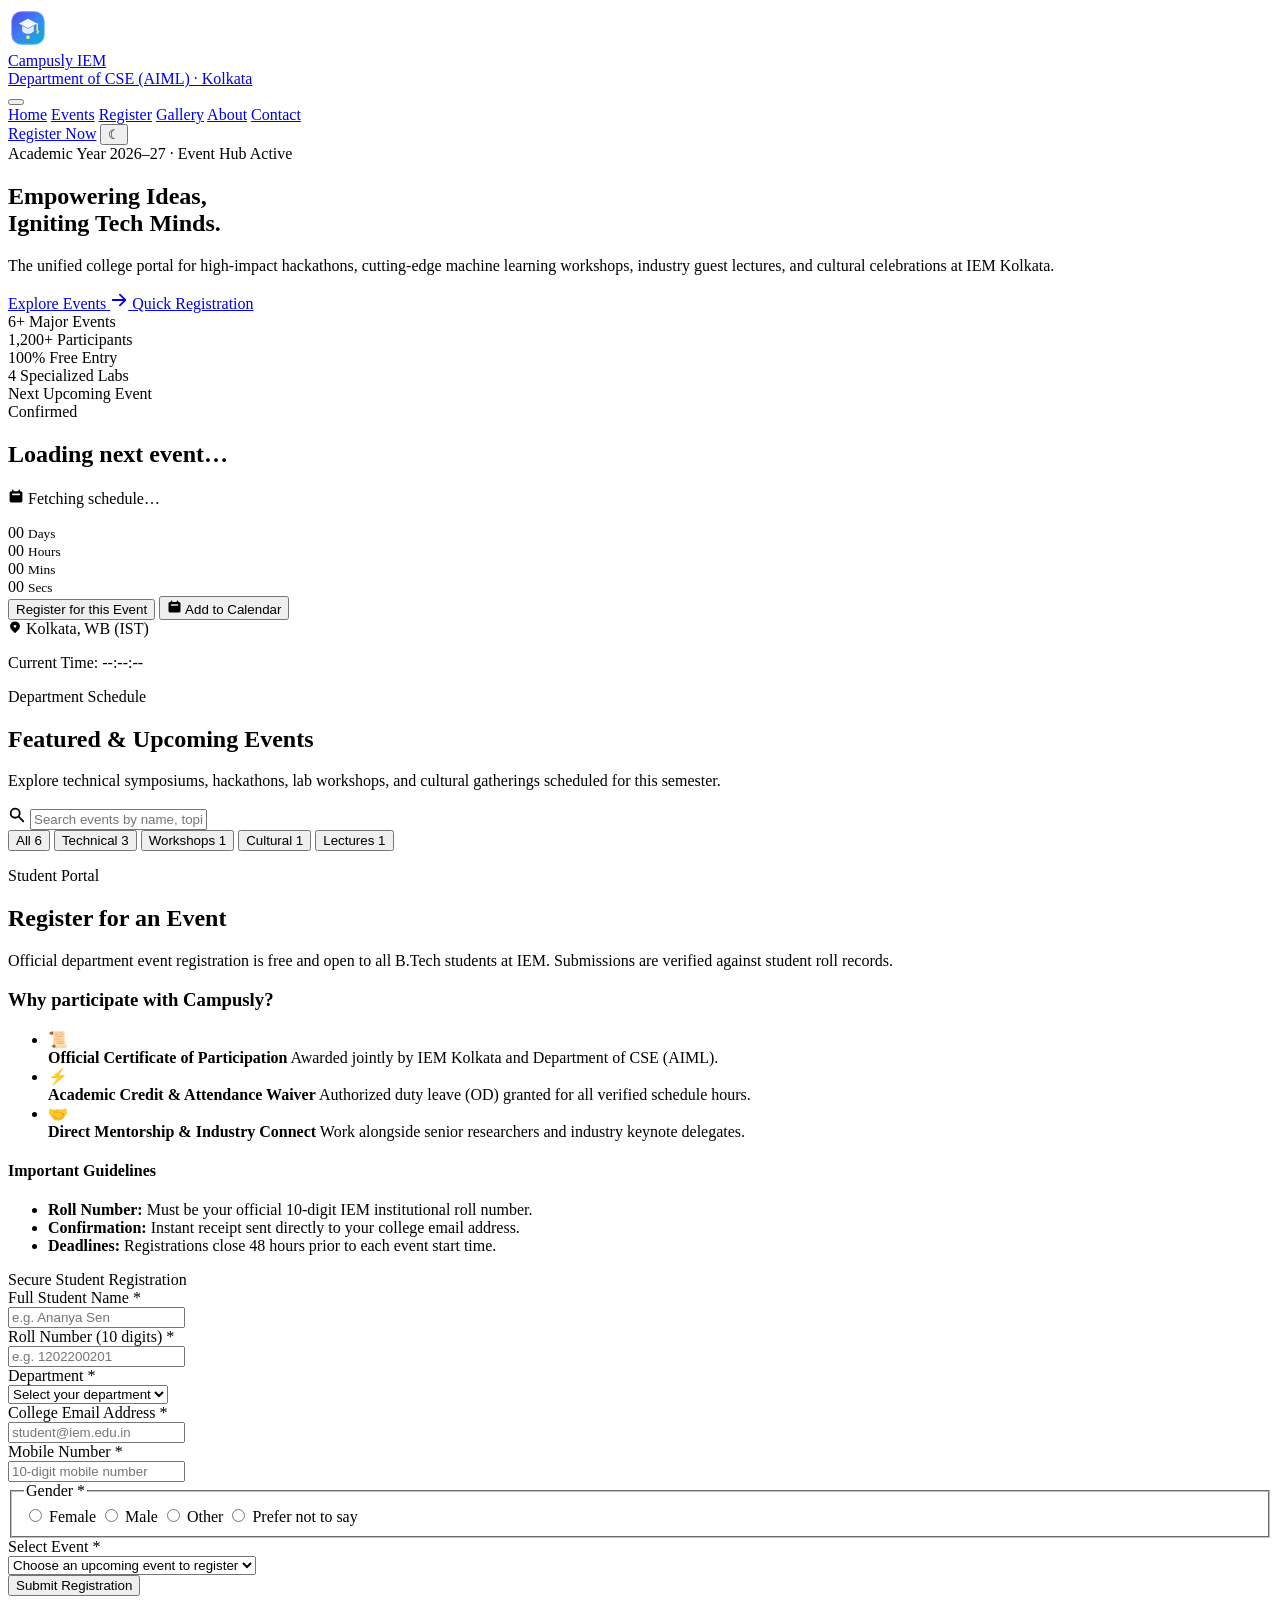
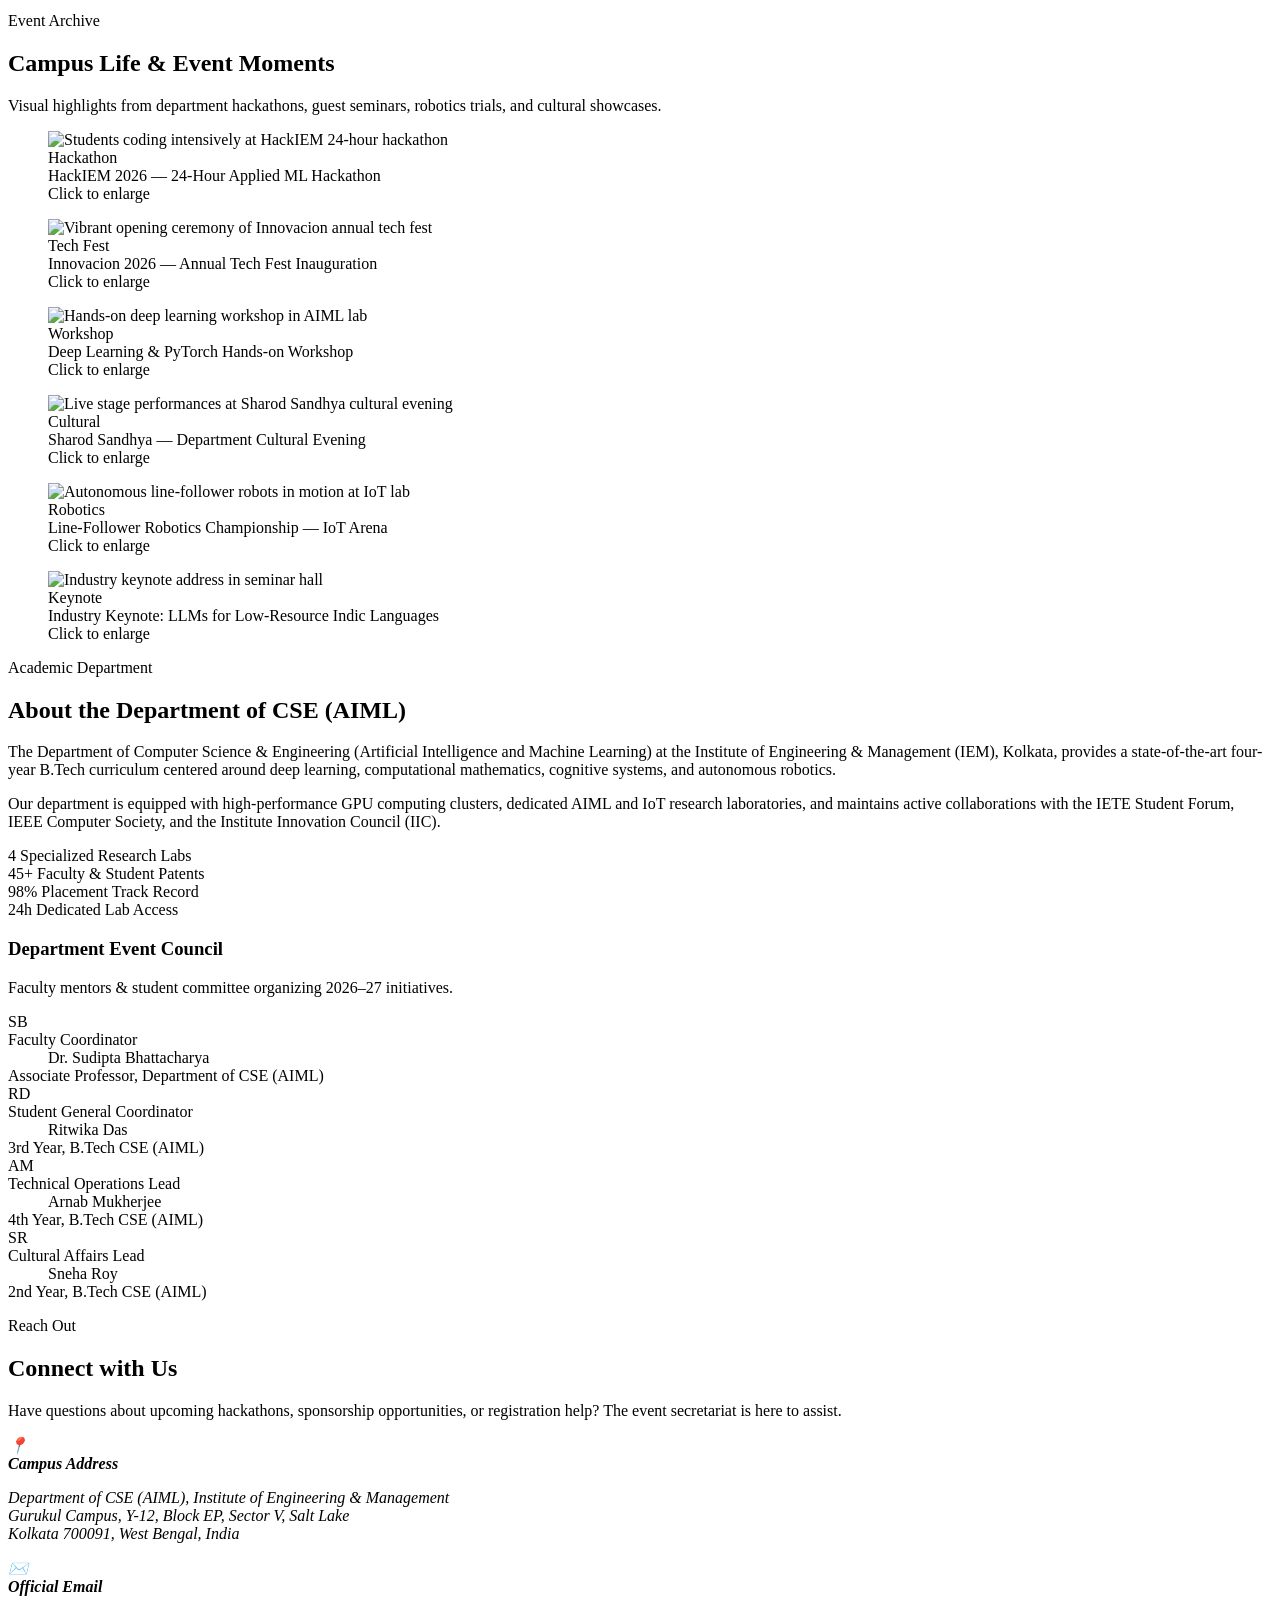
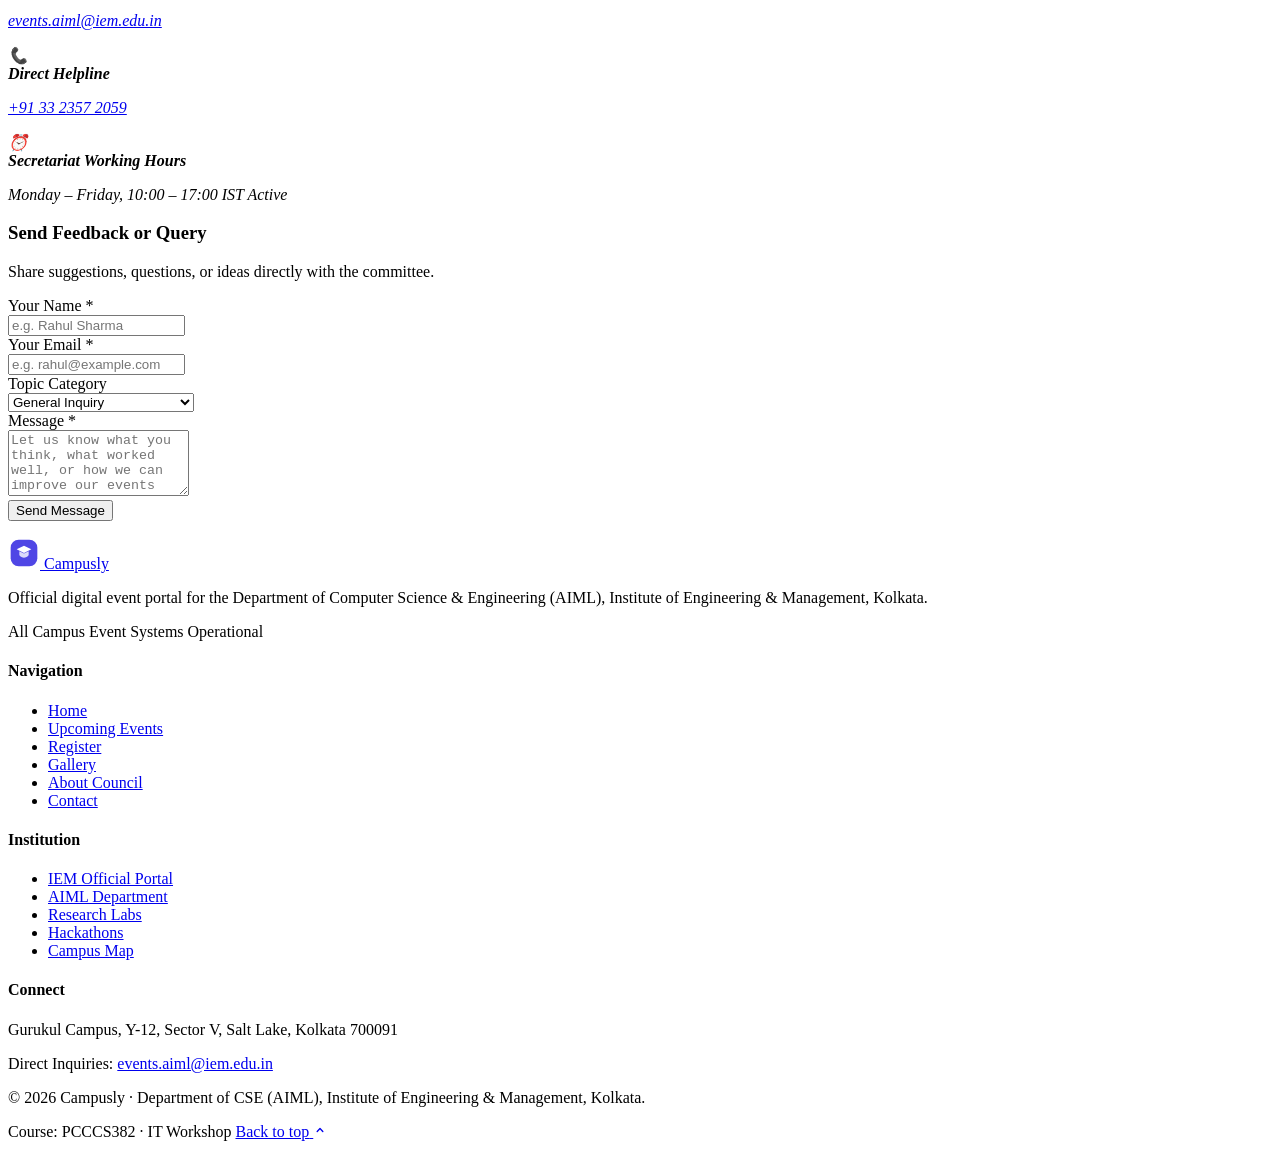
==== index.html @ a7d3b292 "Add files via upload" ====
<!DOCTYPE html>
<html lang="en">
<head>
  <meta charset="UTF-8">
  <meta name="viewport" content="width=device-width, initial-scale=1.0">
  <title>Campusly — Official Event Hub | Department of CSE (AIML), IEM Kolkata</title>
  <meta name="description" content="Campusly is the official event management and discovery platform for the Department of CSE (AIML), Institute of Engineering &amp; Management, Kolkata. Discover hackathons, workshops, guest lectures, and register instantly.">
  <link rel="icon" type="image/svg+xml" href="images/logo.svg">
  <link rel="preconnect" href="https://fonts.googleapis.com">
  <link rel="preconnect" href="https://fonts.gstatic.com" crossorigin>
  <link href="https://fonts.googleapis.com/css2?family=Outfit:wght@400;500;600;700;800&family=Inter:wght@300;400;5    00;600;700&family=JetBrains+Mono:wght@400;500;700&display=swap" rel="stylesheet">
  <link rel="stylesheet" href="css/style.css">
</head>
<body>

  <!-- Top Scroll Progress Indicator -->
  <div class="scroll-progress-bar" id="scrollProgressBar" aria-hidden="true"></div>

  <!-- ===================== HEADER / NAVIGATION ===================== -->
  <header class="site-header" id="top">
    <div class="wrap header-inner">
      <a href="#top" class="brand" aria-label="Campusly Home">
        <div class="brand-icon-wrapper">
          <svg class="brand-logo" viewBox="0 0 48 48" width="40" height="40" fill="none" aria-hidden="true">
            <defs>
              <linearGradient id="headerLogoGrad" x1="4" y1="4" x2="44" y2="44" gradientUnits="userSpaceOnUse">
                <stop offset="0%" stop-color="#4F46E5"/>
                <stop offset="50%" stop-color="#3B82F6"/>
                <stop offset="100%" stop-color="#06B6D4"/>
              </linearGradient>
            </defs>
            <rect x="4" y="4" width="40" height="40" rx="12" fill="url(#headerLogoGrad)" />
            <rect x="4.5" y="4.5" width="39" height="39" rx="11.5" stroke="rgba(255,255,255,0.3)" stroke-width="1" />
            <path d="M24 13L35 18.5L24 24L13 18.5L24 13Z" fill="#FFFFFF" fill-opacity="0.95" />
            <path d="M17 21.2V27.5C17 27.5 19.5 31 24 31C28.5 31 31 27.5 31 27.5V21.2L24 24.8L17 21.2Z" fill="#FFFFFF" fill-opacity="0.85" />
            <path d="M35 19V27L36.5 28.5L35 30" stroke="#FDE047" stroke-width="2" stroke-linecap="round" stroke-linejoin="round" />
            <circle cx="24" cy="35" r="2.2" fill="#FDE047" />
          </svg>
        </div>
        <div class="brand-text">
          <div class="brand-title-row">
            <span class="brand-name">Campusly</span>
            <span class="brand-badge">IEM</span>
          </div>
          <span class="brand-sub">Department of CSE (AIML) &middot; Kolkata</span>
        </div>
      </a>

      <button class="nav-toggle" id="navToggle" aria-label="Open navigation menu" aria-expanded="false" aria-controls="siteNav">
        <span></span><span></span><span></span>
      </button>

      <nav class="site-nav" id="siteNav">
        <a href="#home" class="nav-link is-current">Home</a>
        <a href="#events" class="nav-link">Events</a>
        <a href="#register" class="nav-link">Register</a>
        <a href="#gallery" class="nav-link">Gallery</a>
        <a href="#about" class="nav-link">About</a>
        <a href="#contact" class="nav-link">Contact</a>
        
        <div class="nav-actions">
          <a href="#register" class="btn btn-sm btn-nav-cta">Register Now</a>
          <button class="theme-toggle" id="themeToggle" aria-label="Switch to dark mode" title="Toggle dark / light mode">
            <span class="theme-icon" aria-hidden="true">☾</span>
          </button>
        </div>
      </nav>
    </div>
  </header>

  <main>

    <!-- ===================== HERO SECTION ===================== -->
    <section class="hero" id="home">
      <!-- Ambient background mesh gradients -->
      <div class="hero-glow-1" aria-hidden="true"></div>
      <div class="hero-glow-2" aria-hidden="true"></div>

      <div class="wrap hero-grid">
        <div class="hero-copy animate-on-load">
          <div class="hero-pill">
            <span class="pulse-dot" aria-hidden="true"></span>
            <span>Academic Year 2026–27 &middot; Event Hub Active</span>
          </div>
          <h1>Empowering Ideas,<br><span class="text-gradient">Igniting Tech Minds.</span></h1>
          <p class="hero-lead">
            The unified college portal for high-impact hackathons, cutting-edge machine learning workshops, industry guest lectures, and cultural celebrations at IEM Kolkata.
          </p>
          <div class="hero-actions">
            <a href="#events" class="btn btn-primary btn-lg">
              <span>Explore Events</span>
              <svg width="18" height="18" viewBox="0 0 20 20" fill="currentColor" aria-hidden="true">
                <path fill-rule="evenodd" d="M10.293 3.293a1 1 0 011.414 0l6 6a1 1 0 010 1.414l-6 6a1 1 0 01-1.414-1.414L14.586 11H3a1 1 0 110-2h11.586l-4.293-4.293a1 1 0 010-1.414z" clip-rule="evenodd" />
              </svg>
            </a>
            <a href="#register" class="btn btn-secondary btn-lg">Quick Registration</a>
          </div>

          <!-- Live stats ribbon -->
          <div class="hero-stats">
            <div class="stat-item">
              <span class="stat-number" data-target="6">6+</span>
              <span class="stat-label">Major Events</span>
            </div>
            <div class="stat-divider" aria-hidden="true"></div>
            <div class="stat-item">
              <span class="stat-number" data-target="1200">1,200+</span>
              <span class="stat-label">Participants</span>
            </div>
            <div class="stat-divider" aria-hidden="true"></div>
            <div class="stat-item">
              <span class="stat-number" data-target="100">100%</span>
              <span class="stat-label">Free Entry</span>
            </div>
            <div class="stat-divider" aria-hidden="true"></div>
            <div class="stat-item">
              <span class="stat-number" data-target="4">4</span>
              <span class="stat-label">Specialized Labs</span>
            </div>
          </div>
        </div>

        <!-- Spotlight Countdown Card -->
        <aside class="countdown-card" aria-live="polite">
          <div class="countdown-card-header">
            <div class="countdown-badge">
              <span class="radar-dot" aria-hidden="true"></span>
              <span>Next Upcoming Event</span>
            </div>
            <span class="countdown-status-tag" id="cdTag">Confirmed</span>
          </div>

          <h2 class="countdown-title" id="cdTitle">Loading next event…</h2>
          <p class="countdown-meta" id="cdMeta">
            <svg width="16" height="16" viewBox="0 0 20 20" fill="currentColor" class="meta-icon" aria-hidden="true">
              <path fill-rule="evenodd" d="M6 2a1 1 0 00-1 1v1H4a2 2 0 00-2 2v10a2 2 0 002 2h12a2 2 0 002-2V6a2 2 0 00-2-2h-1V3a1 1 0 10-2 0v1H7V3a1 1 0 00-1-1zm0 5a1 1 0 000 2h8a1 1 0 100-2H6z" clip-rule="evenodd"/>
            </svg>
            <span id="cdMetaText">Fetching schedule…</span>
          </p>

          <div class="countdown" id="countdown">
            <div class="cd-box">
              <span class="cd-digit" id="cdDays">00</span>
              <small class="cd-label">Days</small>
            </div>
            <div class="cd-box">
              <span class="cd-digit" id="cdHours">00</span>
              <small class="cd-label">Hours</small>
            </div>
            <div class="cd-box">
              <span class="cd-digit" id="cdMins">00</span>
              <small class="cd-label">Mins</small>
            </div>
            <div class="cd-box">
              <span class="cd-digit" id="cdSecs">00</span>
              <small class="cd-label">Secs</small>
            </div>
          </div>

          <!-- Quick Action Buttons on Featured Event -->
          <div class="countdown-actions">
            <button class="btn btn-sm btn-featured-register" id="btnQuickRegister">
              <span>Register for this Event</span>
            </button>
            <button class="btn btn-sm btn-featured-cal" id="btnAddToCalendar" title="Download calendar invite (.ics)">
              <svg width="15" height="15" viewBox="0 0 20 20" fill="currentColor" aria-hidden="true">
                <path fill-rule="evenodd" d="M6 2a1 1 0 00-1 1v1H4a2 2 0 00-2 2v10a2 2 0 002 2h12a2 2 0 002-2V6a2 2 0 00-2-2h-1V3a1 1 0 10-2 0v1H7V3a1 1 0 00-1-1zm0 5a1 1 0 000 2h8a1 1 0 100-2H6z" clip-rule="evenodd"/>
              </svg>
              <span>Add to Calendar</span>
            </button>
          </div>

          <!-- Feature: Digital clock (IST) -->
          <div class="clock-bar">
            <div class="clock-city">
              <svg width="14" height="14" viewBox="0 0 20 20" fill="currentColor" aria-hidden="true">
                <path fill-rule="evenodd" d="M5.05 4.05a7 7 0 119.9 9.9L10 18.9l-4.95-4.95a7 7 0 010-9.9zM10 11a2 2 0 100-4 2 2 0 000 4z" clip-rule="evenodd" />
              </svg>
              <span>Kolkata, WB (IST)</span>
            </div>
            <p class="clock">Current Time: <time id="clock">--:--:--</time></p>
          </div>
        </aside>
      </div>
    </section>

    <!-- ===================== EVENTS SECTION ===================== -->
    <section class="section" id="events">
      <div class="wrap">
        <div class="section-head reveal-on-scroll">
          <div class="section-kicker">Department Schedule</div>
          <h2>Featured &amp; Upcoming Events</h2>
          <p>Explore technical symposiums, hackathons, lab workshops, and cultural gatherings scheduled for this semester.</p>
        </div>

        <!-- Search and Filters Bar -->
        <div class="event-toolbar reveal-on-scroll">
          <div class="search-box">
            <svg class="search-icon" width="18" height="18" viewBox="0 0 20 20" fill="currentColor" aria-hidden="true">
              <path fill-rule="evenodd" d="M8 4a4 4 0 100 8 4 4 0 000-8zM2 8a6 6 0 1110.89 3.476l4.817 4.817a1 1 0 01-1.414 1.414l-4.816-4.816A6 6 0 012 8z" clip-rule="evenodd" />
            </svg>
            <input type="text" id="eventSearch" placeholder="Search events by name, topic, or venue..." aria-label="Search events">
            <button type="button" class="search-clear" id="searchClear" aria-label="Clear search" hidden>&times;</button>
          </div>

          <div class="filters" id="eventFilters" role="group" aria-label="Filter events by category">
            <button class="chip is-active" data-filter="all">All <span class="chip-count" id="count-all">6</span></button>
            <button class="chip" data-filter="technical">Technical <span class="chip-count" id="count-technical">3</span></button>
            <button class="chip" data-filter="workshop">Workshops <span class="chip-count" id="count-workshop">1</span></button>
            <button class="chip" data-filter="cultural">Cultural <span class="chip-count" id="count-cultural">1</span></button>
            <button class="chip" data-filter="lecture">Lectures <span class="chip-count" id="count-lecture">1</span></button>
          </div>
        </div>

        <!-- Rendered by js/script.js from the EVENTS array -->
        <ol class="event-list" id="eventList">
          <!-- Dynamically populated -->
        </ol>

        <!-- Empty state -->
        <div class="empty-note" id="eventEmpty" hidden>
          <div class="empty-icon">🔍</div>
          <h3>No events match your criteria</h3>
          <p>Try searching for a different keyword or switch to another category tab.</p>
          <button class="btn btn-sm btn-secondary" id="btnResetFilters">Reset Filters</button>
        </div>
      </div>
    </section>

    <!-- ===================== REGISTRATION SECTION ===================== -->
    <section class="section section-tinted" id="register">
      <div class="wrap form-grid">
        <div class="form-instructions reveal-on-scroll">
          <div class="section-kicker">Student Portal</div>
          <h2>Register for an Event</h2>
          <p class="form-lead">
            Official department event registration is free and open to all B.Tech students at IEM. Submissions are verified against student roll records.
          </p>

          <div class="perks-card">
            <h3>Why participate with Campusly?</h3>
            <ul class="perks-list">
              <li>
                <div class="perk-icon">📜</div>
                <div>
                  <strong>Official Certificate of Participation</strong>
                  <span>Awarded jointly by IEM Kolkata and Department of CSE (AIML).</span>
                </div>
              </li>
              <li>
                <div class="perk-icon">⚡</div>
                <div>
                  <strong>Academic Credit &amp; Attendance Waiver</strong>
                  <span>Authorized duty leave (OD) granted for all verified schedule hours.</span>
                </div>
              </li>
              <li>
                <div class="perk-icon">🤝</div>
                <div>
                  <strong>Direct Mentorship &amp; Industry Connect</strong>
                  <span>Work alongside senior researchers and industry keynote delegates.</span>
                </div>
              </li>
            </ul>
          </div>

          <div class="guidelines-card">
            <h4>Important Guidelines</h4>
            <ul class="form-notes">
              <li><strong>Roll Number:</strong> Must be your official 10-digit IEM institutional roll number.</li>
              <li><strong>Confirmation:</strong> Instant receipt sent directly to your college email address.</li>
              <li><strong>Deadlines:</strong> Registrations close 48 hours prior to each event start time.</li>
            </ul>
          </div>
        </div>

        <!-- Registration Form Card -->
        <div class="form-card-container reveal-on-scroll">
          <div class="form-header-badge">
            <span class="badge-dot"></span>
            <span>Secure Student Registration</span>
          </div>

          <form class="form" id="regForm" novalidate>
            <div class="field">
              <label for="studentName">Full Student Name <span class="req">*</span></label>
              <div class="input-wrapper">
                <input type="text" id="studentName" name="studentName" placeholder="e.g. Ananya Sen" autocomplete="name">
                <span class="field-feedback-icon" aria-hidden="true"></span>
              </div>
              <small class="error" id="err-studentName"></small>
            </div>

            <div class="field-row">
              <div class="field">
                <label for="rollNo">Roll Number (10 digits) <span class="req">*</span></label>
                <div class="input-wrapper">
                  <input type="text" id="rollNo" name="rollNo" inputmode="numeric" maxlength="10" placeholder="e.g. 1202200201">
                  <span class="field-feedback-icon" aria-hidden="true"></span>
                </div>
                <small class="error" id="err-rollNo"></small>
              </div>

              <div class="field">
                <label for="department">Department <span class="req">*</span></label>
                <div class="input-wrapper">
                  <select id="department" name="department">
                    <option value="">Select your department</option>
                    <option>CSE (AIML)</option>
                    <option>CSE</option>
                    <option>CSBS</option>
                    <option>IT</option>
                    <option>ECE</option>
                    <option>EE</option>
                    <option>ME</option>
                    <option>CE</option>
                  </select>
                </div>
                <small class="error" id="err-department"></small>
              </div>
            </div>

            <div class="field-row">
              <div class="field">
                <label for="email">College Email Address <span class="req">*</span></label>
                <div class="input-wrapper">
                  <input type="email" id="email" name="email" placeholder="student@iem.edu.in" autocomplete="email">
                  <span class="field-feedback-icon" aria-hidden="true"></span>
                </div>
                <small class="error" id="err-email"></small>
              </div>

              <div class="field">
                <label for="phone">Mobile Number <span class="req">*</span></label>
                <div class="input-wrapper">
                  <input type="tel" id="phone" name="phone" inputmode="tel" maxlength="10" placeholder="10-digit mobile number" autocomplete="tel">
                  <span class="field-feedback-icon" aria-hidden="true"></span>
                </div>
                <small class="error" id="err-phone"></small>
              </div>
            </div>

            <fieldset class="field">
              <legend>Gender <span class="req">*</span></legend>
              <div class="radio-row" id="genderGroup">
                <label class="radio-card">
                  <input type="radio" name="gender" value="Female">
                  <span>Female</span>
                </label>
                <label class="radio-card">
                  <input type="radio" name="gender" value="Male">
                  <span>Male</span>
                </label>
                <label class="radio-card">
                  <input type="radio" name="gender" value="Other">
                  <span>Other</span>
                </label>
                <label class="radio-card">
                  <input type="radio" name="gender" value="Prefer not to say">
                  <span>Prefer not to say</span>
                </label>
              </div>
              <small class="error" id="err-gender"></small>
            </fieldset>

            <div class="field">
              <label for="eventSelect">Select Event <span class="req">*</span></label>
              <div class="input-wrapper">
                <select id="eventSelect" name="eventSelect">
                  <option value="">Choose an upcoming event to register</option>
                  <!-- Populated dynamically by script.js -->
                </select>
              </div>
              <small class="error" id="err-eventSelect"></small>
            </div>

            <button type="submit" class="btn btn-primary btn-submit" id="regSubmitBtn">
              <span class="btn-text">Submit Registration</span>
              <span class="btn-spinner" aria-hidden="true"></span>
            </button>

            <p class="form-status" id="regStatus" role="status" aria-live="polite"></p>
          </form>
        </div>
      </div>
    </section>

    <!-- ===================== GALLERY SECTION ===================== -->
    <section class="section" id="gallery">
      <div class="wrap">
        <div class="section-head reveal-on-scroll">
          <div class="section-kicker">Event Archive</div>
          <h2>Campus Life &amp; Event Moments</h2>
          <p>Visual highlights from department hackathons, guest seminars, robotics trials, and cultural showcases.</p>
        </div>

        <div class="gallery reveal-on-scroll">
          <figure class="gallery-item" data-index="0">
            <img src="images/hackathon.jpg" alt="Students coding intensively at HackIEM 24-hour hackathon" loading="lazy">
            <div class="gallery-overlay">
              <span class="gallery-tag">Hackathon</span>
              <figcaption>HackIEM 2026 — 24-Hour Applied ML Hackathon</figcaption>
              <span class="gallery-zoom-hint">Click to enlarge</span>
            </div>
          </figure>

          <figure class="gallery-item" data-index="1">
            <img src="images/tech-fest.jpg" alt="Vibrant opening ceremony of Innovacion annual tech fest" loading="lazy">
            <div class="gallery-overlay">
              <span class="gallery-tag">Tech Fest</span>
              <figcaption>Innovacion 2026 — Annual Tech Fest Inauguration</figcaption>
              <span class="gallery-zoom-hint">Click to enlarge</span>
            </div>
          </figure>

          <figure class="gallery-item" data-index="2">
            <img src="images/workshop.jpg" alt="Hands-on deep learning workshop in AIML lab" loading="lazy">
            <div class="gallery-overlay">
              <span class="gallery-tag">Workshop</span>
              <figcaption>Deep Learning &amp; PyTorch Hands-on Workshop</figcaption>
              <span class="gallery-zoom-hint">Click to enlarge</span>
            </div>
          </figure>

          <figure class="gallery-item" data-index="3">
            <img src="images/cultural-night.jpg" alt="Live stage performances at Sharod Sandhya cultural evening" loading="lazy">
            <div class="gallery-overlay">
              <span class="gallery-tag">Cultural</span>
              <figcaption>Sharod Sandhya — Department Cultural Evening</figcaption>
              <span class="gallery-zoom-hint">Click to enlarge</span>
            </div>
          </figure>

          <figure class="gallery-item" data-index="4">
            <img src="images/robotics.jpg" alt="Autonomous line-follower robots in motion at IoT lab" loading="lazy">
            <div class="gallery-overlay">
              <span class="gallery-tag">Robotics</span>
              <figcaption>Line-Follower Robotics Championship — IoT Arena</figcaption>
              <span class="gallery-zoom-hint">Click to enlarge</span>
            </div>
          </figure>

          <figure class="gallery-item" data-index="5">
            <img src="images/guest-lecture.jpg" alt="Industry keynote address in seminar hall" loading="lazy">
            <div class="gallery-overlay">
              <span class="gallery-tag">Keynote</span>
              <figcaption>Industry Keynote: LLMs for Low-Resource Indic Languages</figcaption>
              <span class="gallery-zoom-hint">Click to enlarge</span>
            </div>
          </figure>
        </div>
      </div>
    </section>

    <!-- ===================== LIGHTBOX MODAL ===================== -->
    <div class="lightbox-modal" id="lightboxModal" role="dialog" aria-modal="true" aria-label="Image Preview" style="display: none;" hidden>
      <div class="lightbox-backdrop" id="lightboxBackdrop"></div>
      <div class="lightbox-content">
        <button class="lightbox-close" id="lightboxClose" aria-label="Close preview">&times;</button>
        <button class="lightbox-prev" id="lightboxPrev" aria-label="Previous image">&#10094;</button>
        <button class="lightbox-next" id="lightboxNext" aria-label="Next image">&#10095;</button>
        <div class="lightbox-media">
          <img src="" alt="" id="lightboxImg">
        </div>
        <p class="lightbox-caption" id="lightboxCaption"></p>
      </div>
    </div>

    <!-- ===================== ABOUT SECTION ===================== -->
    <section class="section section-tinted" id="about">
      <div class="wrap about-grid">
        <div class="about-overview reveal-on-scroll">
          <div class="section-kicker">Academic Department</div>
          <h2>About the Department of CSE (AIML)</h2>
          <p>
            The Department of Computer Science &amp; Engineering (Artificial Intelligence and Machine Learning) at the Institute of Engineering &amp; Management (IEM), Kolkata, provides a state-of-the-art four-year B.Tech curriculum centered around deep learning, computational mathematics, cognitive systems, and autonomous robotics.
          </p>
          <p>
            Our department is equipped with high-performance GPU computing clusters, dedicated AIML and IoT research laboratories, and maintains active collaborations with the IETE Student Forum, IEEE Computer Society, and the Institute Innovation Council (IIC).
          </p>

          <div class="dept-stats-grid">
            <div class="dept-stat-box">
              <span class="dept-stat-num">4</span>
              <span class="dept-stat-desc">Specialized Research Labs</span>
            </div>
            <div class="dept-stat-box">
              <span class="dept-stat-num">45+</span>
              <span class="dept-stat-desc">Faculty &amp; Student Patents</span>
            </div>
            <div class="dept-stat-box">
              <span class="dept-stat-num">98%</span>
              <span class="dept-stat-desc">Placement Track Record</span>
            </div>
            <div class="dept-stat-box">
              <span class="dept-stat-num">24h</span>
              <span class="dept-stat-desc">Dedicated Lab Access</span>
            </div>
          </div>
        </div>

        <div class="coordinators-wrapper reveal-on-scroll">
          <div class="coordinators">
            <div class="coord-head">
              <h3>Department Event Council</h3>
              <p>Faculty mentors &amp; student committee organizing 2026–27 initiatives.</p>
            </div>
            <dl class="coord-list">
              <div class="coord-card">
                <div class="coord-avatar">SB</div>
                <div class="coord-info">
                  <dt>Faculty Coordinator</dt>
                  <dd>Dr. Sudipta Bhattacharya</dd>
                  <span class="coord-role">Associate Professor, Department of CSE (AIML)</span>
                </div>
              </div>
              <div class="coord-card">
                <div class="coord-avatar">RD</div>
                <div class="coord-info">
                  <dt>Student General Coordinator</dt>
                  <dd>Ritwika Das</dd>
                  <span class="coord-role">3rd Year, B.Tech CSE (AIML)</span>
                </div>
              </div>
              <div class="coord-card">
                <div class="coord-avatar">AM</div>
                <div class="coord-info">
                  <dt>Technical Operations Lead</dt>
                  <dd>Arnab Mukherjee</dd>
                  <span class="coord-role">4th Year, B.Tech CSE (AIML)</span>
                </div>
              </div>
              <div class="coord-card">
                <div class="coord-avatar">SR</div>
                <div class="coord-info">
                  <dt>Cultural Affairs Lead</dt>
                  <dd>Sneha Roy</dd>
                  <span class="coord-role">2nd Year, B.Tech CSE (AIML)</span>
                </div>
              </div>
            </dl>
          </div>
        </div>
      </div>
    </section>

    <!-- ===================== CONTACT SECTION ===================== -->
    <section class="section" id="contact">
      <div class="wrap contact-grid">
        <div class="contact-info reveal-on-scroll">
          <div class="section-kicker">Reach Out</div>
          <h2>Connect with Us</h2>
          <p>Have questions about upcoming hackathons, sponsorship opportunities, or registration help? The event secretariat is here to assist.</p>

          <address class="contact-details">
            <div class="contact-item">
              <div class="contact-icon">📍</div>
              <div>
                <strong>Campus Address</strong>
                <p>
                  Department of CSE (AIML), Institute of Engineering &amp; Management<br>
                  Gurukul Campus, Y-12, Block EP, Sector V, Salt Lake<br>
                  Kolkata 700091, West Bengal, India
                </p>
              </div>
            </div>

            <div class="contact-item">
              <div class="contact-icon">✉️</div>
              <div>
                <strong>Official Email</strong>
                <p><a href="mailto:events.aiml@iem.edu.in" class="contact-link">events.aiml@iem.edu.in</a></p>
              </div>
            </div>

            <div class="contact-item">
              <div class="contact-icon">📞</div>
              <div>
                <strong>Direct Helpline</strong>
                <p><a href="tel:+913323572059" class="contact-link">+91 33 2357 2059</a></p>
              </div>
            </div>

            <div class="contact-item">
              <div class="contact-icon">⏰</div>
              <div>
                <strong>Secretariat Working Hours</strong>
                <p>Monday – Friday, 10:00 – 17:00 IST <span class="hours-badge">Active</span></p>
              </div>
            </div>
          </address>
        </div>

        <div class="contact-form-container reveal-on-scroll">
          <form class="form" id="feedbackForm" novalidate>
            <div class="form-title-group">
              <h3>Send Feedback or Query</h3>
              <p>Share suggestions, questions, or ideas directly with the committee.</p>
            </div>

            <div class="field">
              <label for="fbName">Your Name <span class="req">*</span></label>
              <div class="input-wrapper">
                <input type="text" id="fbName" name="fbName" placeholder="e.g. Rahul Sharma" autocomplete="name">
              </div>
              <small class="error" id="err-fbName"></small>
            </div>

            <div class="field">
              <label for="fbEmail">Your Email <span class="req">*</span></label>
              <div class="input-wrapper">
                <input type="email" id="fbEmail" name="fbEmail" placeholder="e.g. rahul@example.com" autocomplete="email">
              </div>
              <small class="error" id="err-fbEmail"></small>
            </div>

            <div class="field">
              <label for="fbCategory">Topic Category</label>
              <div class="input-wrapper">
                <select id="fbCategory" name="fbCategory">
                  <option value="General Query">General Inquiry</option>
                  <option value="Registration Issue">Registration Issue</option>
                  <option value="Event Suggestion">Event Suggestion</option>
                  <option value="Sponsorship">Sponsorship / Collaboration</option>
                </select>
              </div>
            </div>

            <div class="field">
              <label for="fbMessage">Message <span class="req">*</span></label>
              <div class="input-wrapper">
                <textarea id="fbMessage" name="fbMessage" rows="4" placeholder="Let us know what you think, what worked well, or how we can improve our events (min. 15 characters)."></textarea>
              </div>
              <small class="error" id="err-fbMessage"></small>
            </div>

            <button type="submit" class="btn btn-primary btn-submit" id="fbSubmitBtn">
              <span class="btn-text">Send Message</span>
            </button>
            <p class="form-status" id="fbStatus" role="status" aria-live="polite"></p>
          </form>
        </div>
      </div>
    </section>

  </main>

  <!-- ===================== FOOTER ===================== -->
  <footer class="site-footer">
    <div class="wrap footer-grid">
      <div class="footer-brand-col">
        <a href="#top" class="brand brand-footer">
          <svg width="32" height="32" viewBox="0 0 48 48" fill="none" aria-hidden="true">
            <rect x="4" y="4" width="40" height="40" rx="12" fill="#4F46E5" />
            <path d="M24 13L35 18.5L24 24L13 18.5L24 13Z" fill="#FFFFFF" />
            <path d="M17 21.2V27.5C17 27.5 19.5 31 24 31C28.5 31 31 27.5 31 27.5V21.2L24 24.8L17 21.2Z" fill="#FFFFFF" fill-opacity="0.8" />
          </svg>
          <span class="footer-brand-title">Campusly</span>
        </a>
        <p class="footer-tagline">
          Official digital event portal for the Department of Computer Science &amp; Engineering (AIML), Institute of Engineering &amp; Management, Kolkata.
        </p>
        <div class="system-status">
          <span class="status-indicator" aria-hidden="true"></span>
          <span>All Campus Event Systems Operational</span>
        </div>
      </div>

      <div class="footer-links-col">
        <h4>Navigation</h4>
        <ul>
          <li><a href="#home">Home</a></li>
          <li><a href="#events">Upcoming Events</a></li>
          <li><a href="#register">Register</a></li>
          <li><a href="#gallery">Gallery</a></li>
          <li><a href="#about">About Council</a></li>
          <li><a href="#contact">Contact</a></li>
        </ul>
      </div>

      <div class="footer-links-col">
        <h4>Institution</h4>
        <ul>
          <li><a href="https://iem.edu.in" target="_blank" rel="noopener">IEM Official Portal</a></li>
          <li><a href="#about">AIML Department</a></li>
          <li><a href="#about">Research Labs</a></li>
          <li><a href="#events">Hackathons</a></li>
          <li><a href="#contact">Campus Map</a></li>
        </ul>
      </div>

      <div class="footer-links-col">
        <h4>Connect</h4>
        <p class="footer-sub-text">Gurukul Campus, Y-12, Sector V, Salt Lake, Kolkata 700091</p>
        <p class="footer-sub-text">Direct Inquiries: <a href="mailto:events.aiml@iem.edu.in">events.aiml@iem.edu.in</a></p>
      </div>
    </div>

    <div class="wrap footer-bottom">
      <p>&copy; 2026 Campusly &middot; Department of CSE (AIML), Institute of Engineering &amp; Management, Kolkata.</p>
      <div class="footer-bottom-actions">
        <span>Course: PCCCS382 &middot; IT Workshop</span>
        <a href="#top" class="back-top" aria-label="Back to top">
          <span>Back to top</span>
          <svg width="14" height="14" viewBox="0 0 20 20" fill="currentColor" aria-hidden="true">
            <path fill-rule="evenodd" d="M14.707 12.707a1 1 0 01-1.414 0L10 9.414l-3.293 3.293a1 1 0 01-1.414-1.414l4-4a1 1 0 011.414 0l4 4a1 1 0 010 1.414z" clip-rule="evenodd" />
          </svg>
        </a>
      </div>
    </div>
  </footer>

  <!-- Toast Notification Container -->
  <div class="toast-container" id="toastContainer" aria-live="polite" aria-atomic="true"></div>

  <script src="js/script.js"></script>
</body>
</html>
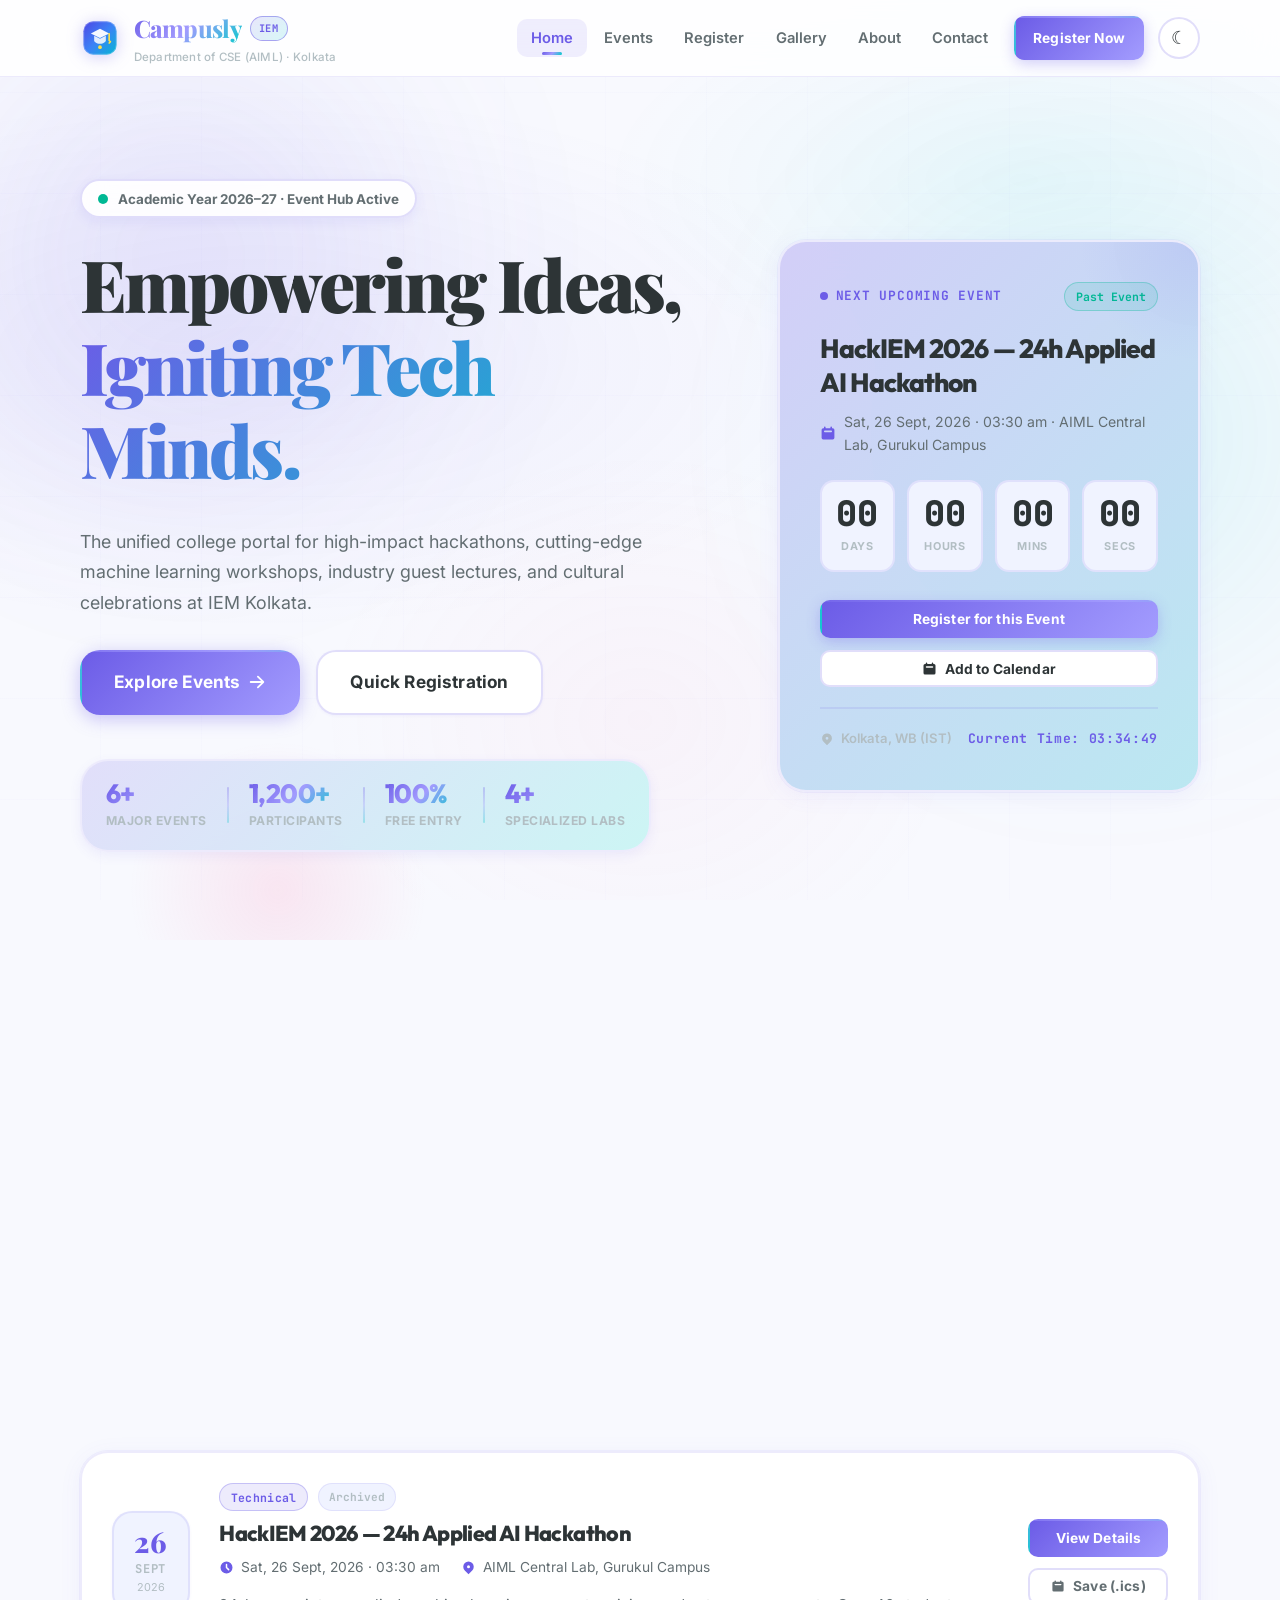
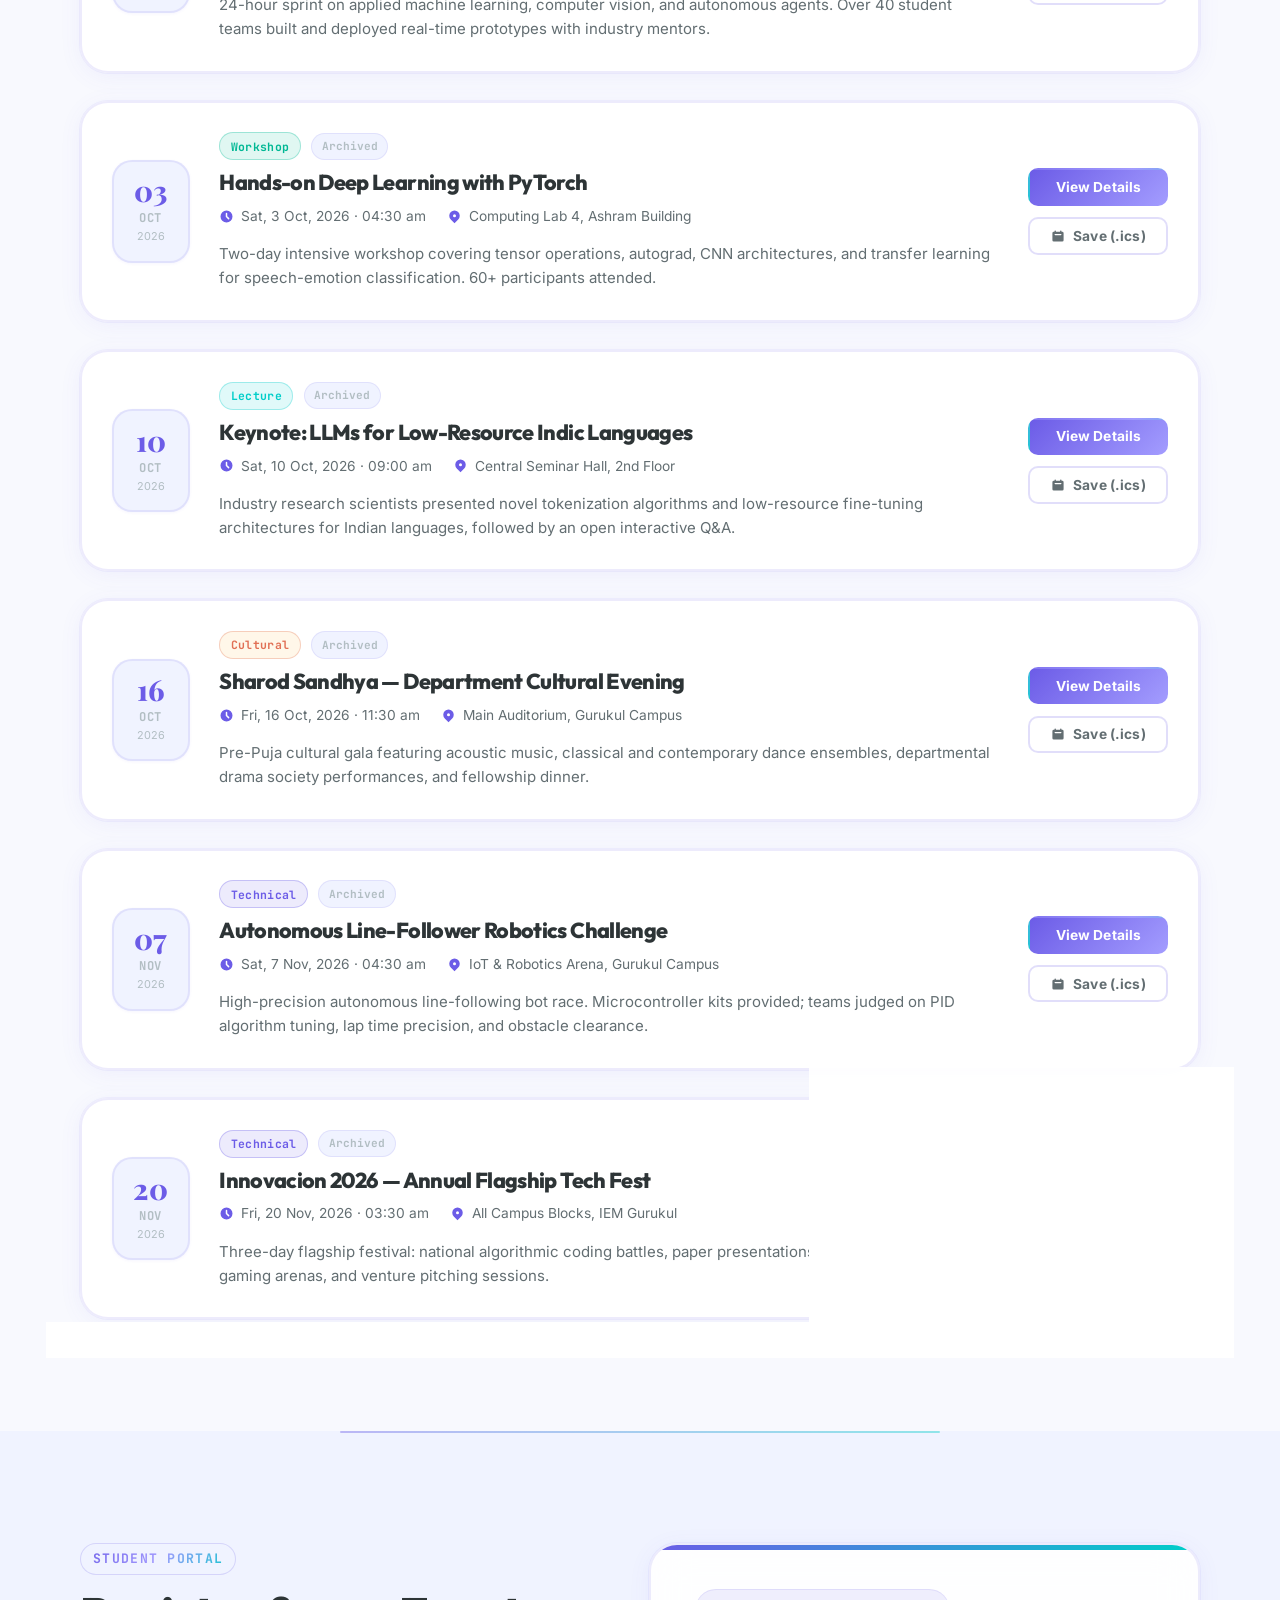
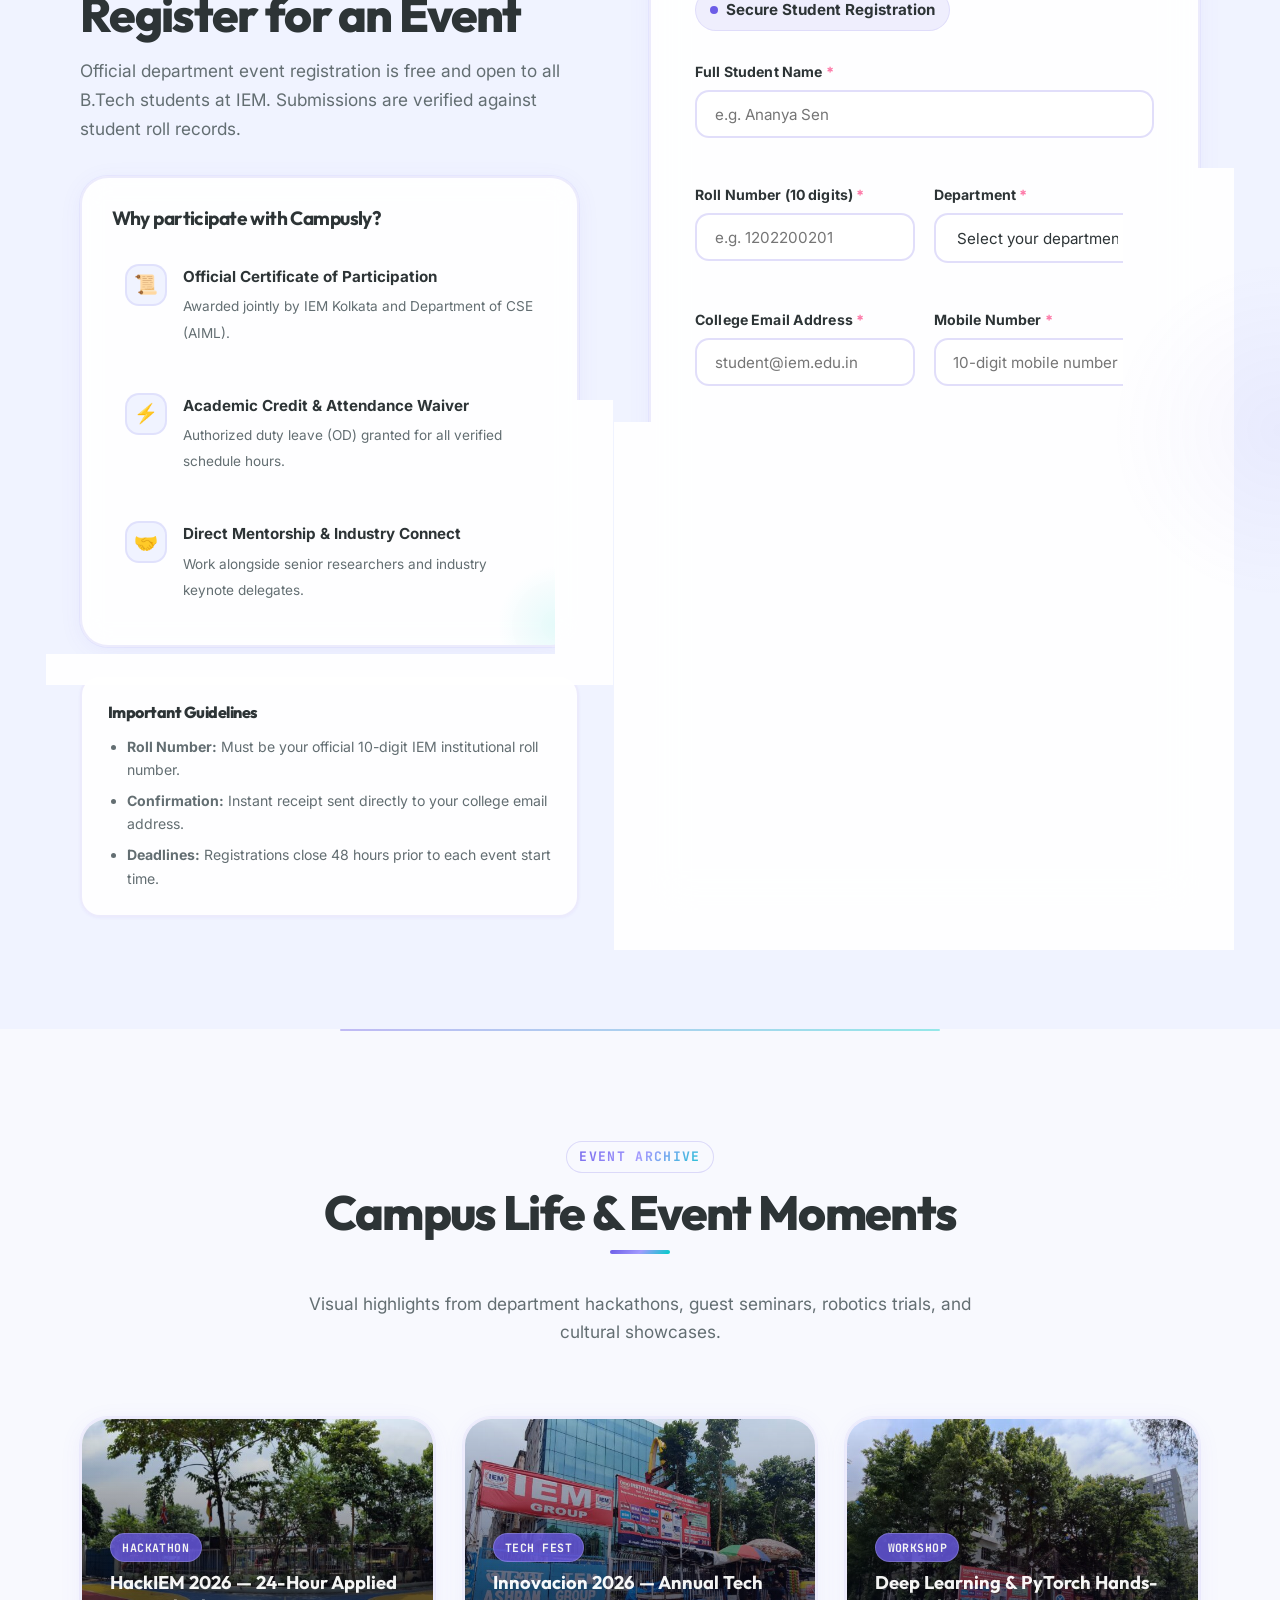
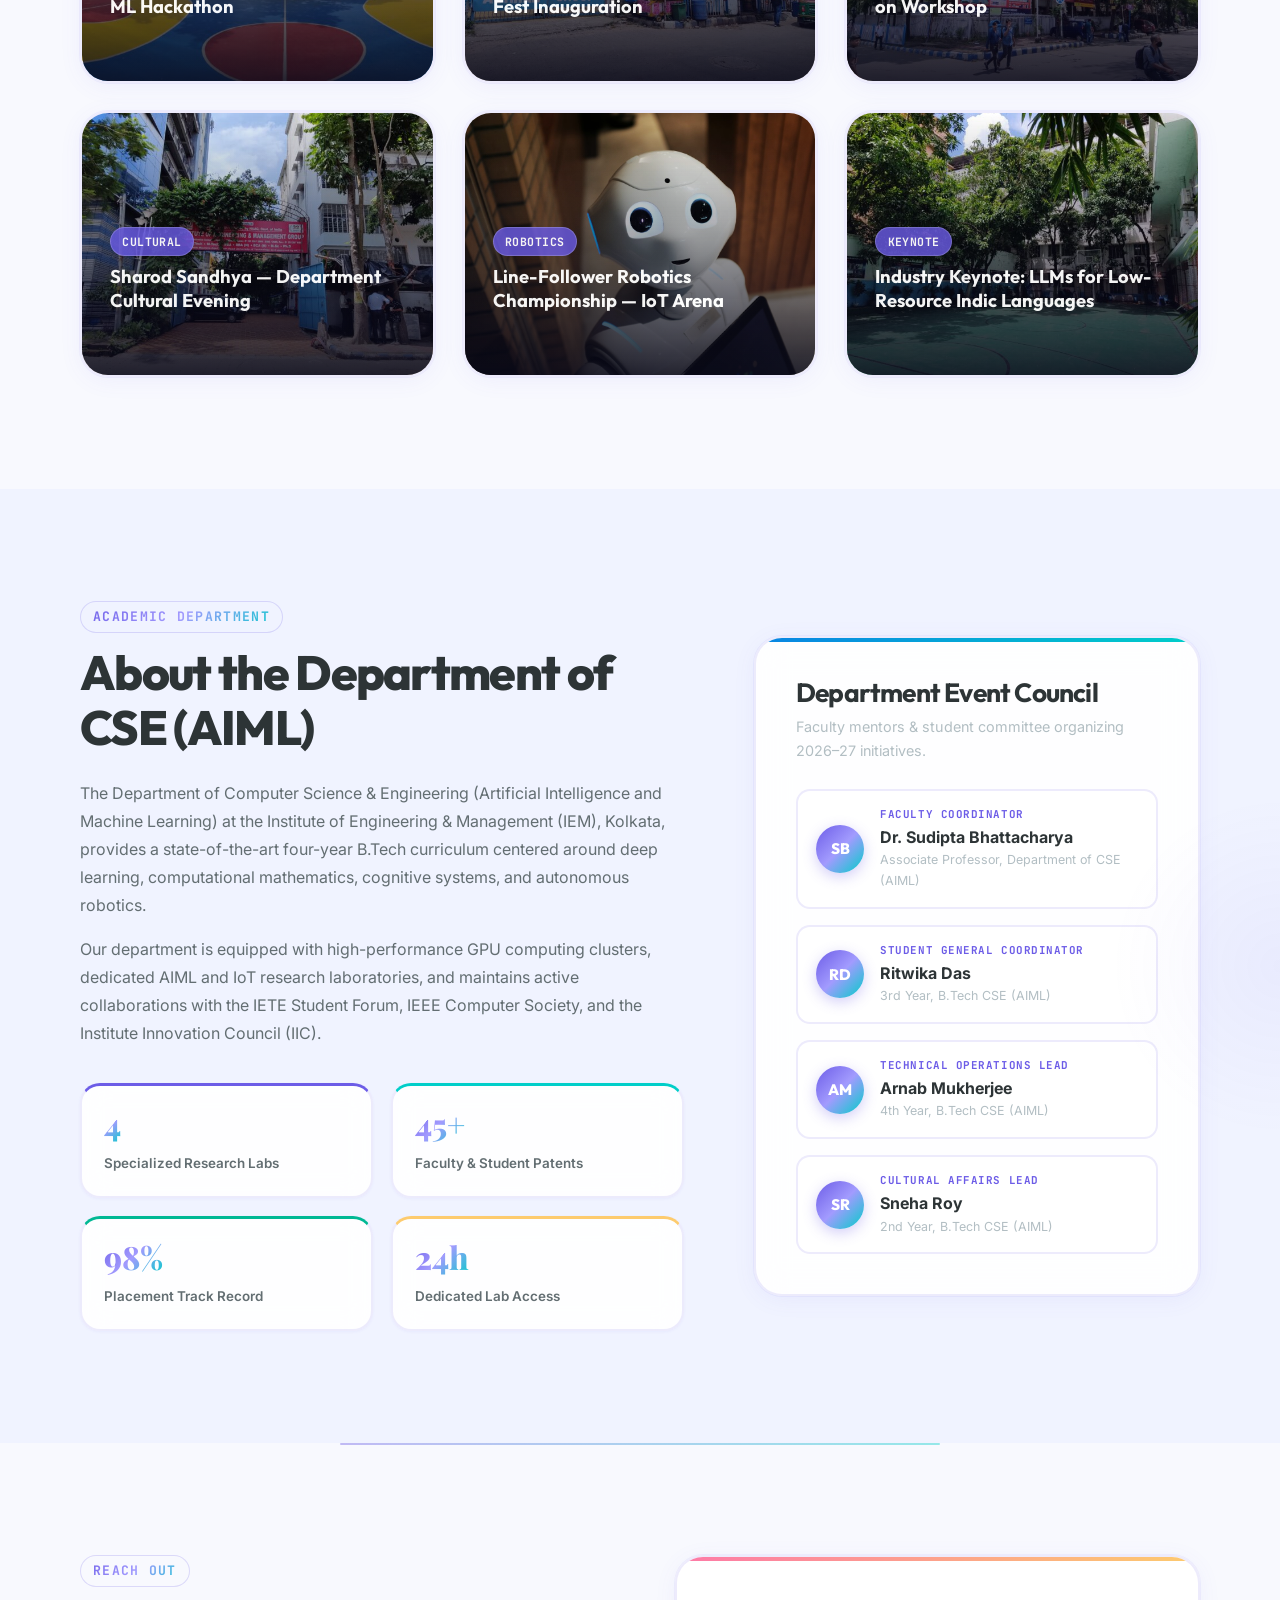
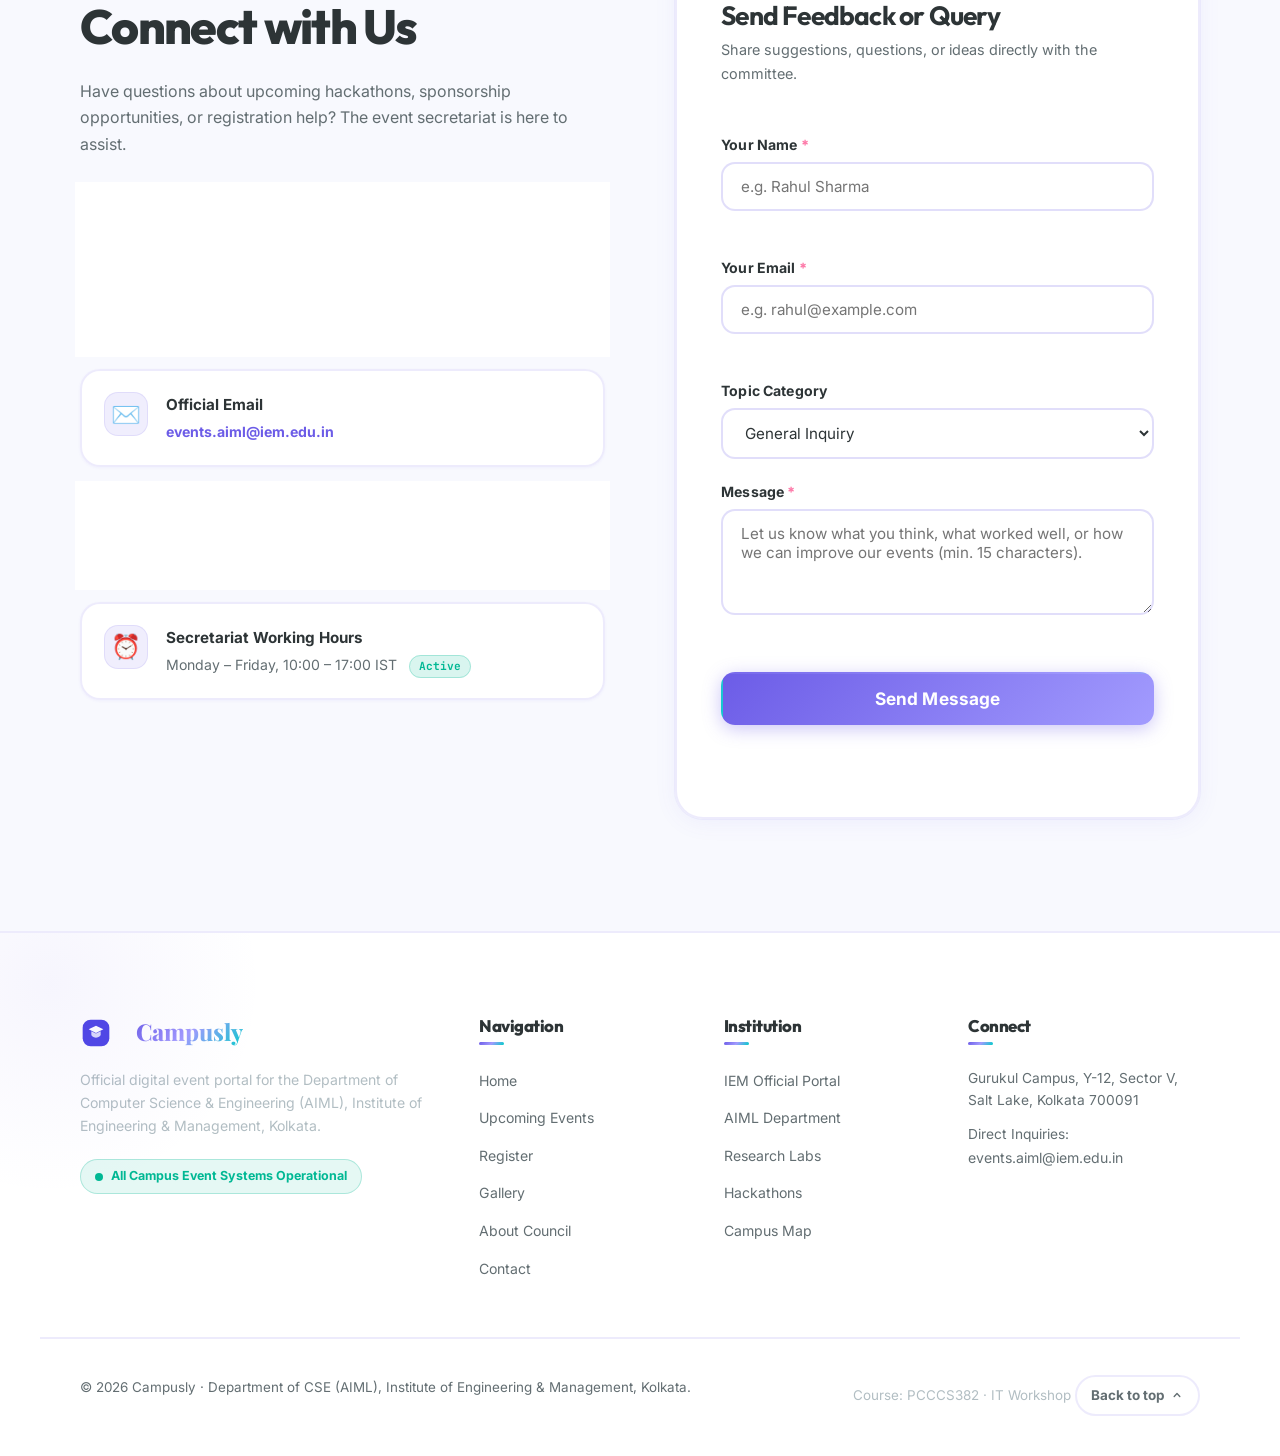
==== commit 37329a8d: "Update font links in index.html" ====
--- a/index.html
+++ b/index.html
@@ -8,7 +8,7 @@
   <link rel="icon" type="image/svg+xml" href="images/logo.svg">
   <link rel="preconnect" href="https://fonts.googleapis.com">
   <link rel="preconnect" href="https://fonts.gstatic.com" crossorigin>
-  <link href="https://fonts.googleapis.com/css2?family=Outfit:wght@400;500;600;700;800&family=Inter:wght@300;400;5    00;600;700&family=JetBrains+Mono:wght@400;500;700&display=swap" rel="stylesheet">
+  <link href="https://fonts.googleapis.com/css2?family=Playfair+Display:wght@400;500;600;700;800;900&family=Space+Grotesk:wght@400;500;600;700&family=Outfit:wght@400;500;600;700;800&family=Inter:wght@300;400;500;600;700&family=JetBrains+Mono:wght@400;500;700&display=swap" rel="stylesheet">
   <link rel="stylesheet" href="css/style.css">
 </head>
 <body>
--- a/css/style.css
+++ b/css/style.css
@@ -0,0 +1,2957 @@
+/* =====================================================================
+   Campusly — Official Event Hub | IEM Department of CSE (AIML)
+   Design System: Ultra-Premium Neon-Glass Aesthetic
+   ===================================================================== */
+
+/* ---------- 1. Design Tokens & Color Palettes ---------- */
+:root {
+  /* Brand Palettes — Vivid Neon + Rich Jewel Tones */
+  --primary: #6c5ce7;
+  --primary-hover: #5a4bd1;
+  --primary-active: #4834d4;
+  --primary-subtle: rgba(108, 92, 231, 0.1);
+  --primary-glow: rgba(108, 92, 231, 0.35);
+
+  --accent-cyan: #00cec9;
+  --accent-blue: #0984e3;
+  --accent-emerald: #00b894;
+  --accent-amber: #fdcb6e;
+  --accent-rose: #fd79a8;
+  --accent-purple: #a29bfe;
+  --accent-orange: #e17055;
+  --accent-teal: #55efc4;
+  --accent-coral: #ff7675;
+  --accent-magenta: #e84393;
+
+  /* Gradient Presets */
+  --gradient-primary: linear-gradient(135deg, #6c5ce7 0%, #a29bfe 50%, #00cec9 100%);
+  --gradient-warm: linear-gradient(135deg, #fd79a8 0%, #fdcb6e 100%);
+  --gradient-cool: linear-gradient(135deg, #0984e3 0%, #00cec9 100%);
+  --gradient-sunset: linear-gradient(135deg, #e17055 0%, #fdcb6e 50%, #fd79a8 100%);
+  --gradient-aurora: linear-gradient(135deg, #6c5ce7, #00cec9, #55efc4, #fdcb6e);
+  --gradient-neon: linear-gradient(90deg, #6c5ce7, #a29bfe, #00cec9, #55efc4, #fdcb6e, #fd79a8, #6c5ce7);
+
+  /* Neutrals (Light Mode) */
+  --bg-body: #f8f9fe;
+  --bg-surface: #ffffff;
+  --bg-surface-elevated: #ffffff;
+  --bg-tinted: #f0f3ff;
+  --bg-muted: #e8ecf4;
+  --bg-card: rgba(255, 255, 255, 0.92);
+  --bg-glass: rgba(255, 255, 255, 0.82);
+
+  --border-subtle: rgba(108, 92, 231, 0.12);
+  --border-medium: rgba(108, 92, 231, 0.2);
+  --border-strong: rgba(108, 92, 231, 0.35);
+  --border-glow: rgba(108, 92, 231, 0.5);
+  --border-rainbow: var(--gradient-aurora);
+
+  --text-primary: #2d3436;
+  --text-secondary: #636e72;
+  --text-muted: #b2bec3;
+  --text-on-primary: #ffffff;
+
+  /* Semantic */
+  --success: #00b894;
+  --success-bg: rgba(0, 184, 148, 0.1);
+  --error: #d63031;
+  --error-bg: rgba(214, 48, 49, 0.1);
+
+  /* Typography */
+  --font-display: "Playfair Display", "Outfit", serif;
+  --font-heading: "Outfit", sans-serif;
+  --font-sans: "Inter", -apple-system, BlinkMacSystemFont, "Segoe UI", Roboto, sans-serif;
+  --font-mono: "JetBrains Mono", ui-monospace, SFMono-Regular, Menlo, Monaco, monospace;
+  --font-accent: "Space Grotesk", sans-serif;
+
+  /* Elevation Shadows */
+  --shadow-xs: 0 1px 3px rgba(108, 92, 231, 0.06);
+  --shadow-sm: 0 4px 12px rgba(108, 92, 231, 0.08);
+  --shadow-md: 0 8px 30px -4px rgba(108, 92, 231, 0.12), 0 2px 8px rgba(108, 92, 231, 0.06);
+  --shadow-lg: 0 20px 50px -8px rgba(108, 92, 231, 0.18), 0 4px 16px rgba(108, 92, 231, 0.08);
+  --shadow-card: 0 4px 24px -2px rgba(108, 92, 231, 0.08), 0 0 0 1px rgba(108, 92, 231, 0.06);
+  --shadow-card-hover: 0 24px 48px -8px rgba(108, 92, 231, 0.2), 0 0 0 1px rgba(108, 92, 231, 0.15);
+  --shadow-neon: 0 0 20px rgba(108, 92, 231, 0.3), 0 0 40px rgba(108, 92, 231, 0.15);
+  --shadow-glow-cyan: 0 0 20px rgba(0, 206, 201, 0.3), 0 0 40px rgba(0, 206, 201, 0.15);
+
+  /* Geometry */
+  --radius-sm: 10px;
+  --radius-md: 14px;
+  --radius-lg: 20px;
+  --radius-xl: 28px;
+  --radius-pill: 9999px;
+
+  --wrap: 1200px;
+  --header-height: 76px;
+}
+
+/* Dark Mode Tokens */
+body.dark {
+  --bg-body: #0a0a1a;
+  --bg-surface: #12122a;
+  --bg-surface-elevated: #1a1a3e;
+  --bg-tinted: #0e0e24;
+  --bg-muted: #1e1e44;
+  --bg-card: rgba(18, 18, 42, 0.9);
+  --bg-glass: rgba(18, 18, 42, 0.85);
+
+  --border-subtle: rgba(162, 155, 254, 0.1);
+  --border-medium: rgba(162, 155, 254, 0.18);
+  --border-strong: rgba(162, 155, 254, 0.3);
+  --border-glow: rgba(108, 92, 231, 0.6);
+
+  --text-primary: #f5f6fa;
+  --text-secondary: #a4b0be;
+  --text-muted: #747d8c;
+  --text-on-primary: #ffffff;
+
+  --primary-subtle: rgba(108, 92, 231, 0.18);
+  --primary-glow: rgba(108, 92, 231, 0.45);
+
+  --shadow-card: 0 4px 30px -2px rgba(0, 0, 0, 0.5), 0 0 0 1px rgba(162, 155, 254, 0.08);
+  --shadow-card-hover: 0 24px 50px -10px rgba(108, 92, 231, 0.4), 0 0 0 1px rgba(108, 92, 231, 0.3);
+  --shadow-neon: 0 0 30px rgba(108, 92, 231, 0.5), 0 0 60px rgba(108, 92, 231, 0.25);
+}
+
+/* ---------- 2. Base & Typography ---------- */
+*,
+*::before,
+*::after {
+  box-sizing: border-box;
+}
+
+[hidden] {
+  display: none !important;
+}
+
+html {
+  scroll-behavior: smooth;
+  text-rendering: optimizeLegibility;
+  -webkit-font-smoothing: antialiased;
+  -moz-osx-font-smoothing: grayscale;
+}
+
+body {
+  margin: 0;
+  font-family: var(--font-sans);
+  font-size: 1rem;
+  line-height: 1.65;
+  color: var(--text-primary);
+  background-color: var(--bg-body);
+  transition: background-color 0.5s cubic-bezier(0.16, 1, 0.3, 1), color 0.5s ease;
+  overflow-x: hidden;
+  position: relative;
+}
+
+/* Animated mesh-gradient background */
+body::before {
+  content: "";
+  position: fixed;
+  inset: 0;
+  z-index: -2;
+  background:
+    radial-gradient(ellipse 80% 50% at 20% 40%, rgba(108, 92, 231, 0.08) 0%, transparent 60%),
+    radial-gradient(ellipse 60% 40% at 80% 20%, rgba(0, 206, 201, 0.06) 0%, transparent 55%),
+    radial-gradient(ellipse 50% 60% at 50% 80%, rgba(253, 121, 168, 0.05) 0%, transparent 50%);
+  animation: meshFloat 20s ease-in-out infinite alternate;
+}
+
+body::after {
+  content: "";
+  position: fixed;
+  inset: 0;
+  z-index: -1;
+  background:
+    repeating-linear-gradient(
+      0deg,
+      transparent,
+      transparent 100px,
+      rgba(108, 92, 231, 0.015) 100px,
+      rgba(108, 92, 231, 0.015) 101px
+    ),
+    repeating-linear-gradient(
+      90deg,
+      transparent,
+      transparent 100px,
+      rgba(108, 92, 231, 0.015) 100px,
+      rgba(108, 92, 231, 0.015) 101px
+    );
+  pointer-events: none;
+}
+
+@keyframes meshFloat {
+  0% { transform: scale(1) rotate(0deg); }
+  50% { transform: scale(1.05) rotate(1deg); }
+  100% { transform: scale(1) rotate(0deg); }
+}
+
+img {
+  max-width: 100%;
+  height: auto;
+  display: block;
+}
+
+a {
+  color: inherit;
+  text-decoration: none;
+  transition: color 0.25s ease;
+}
+
+h1, h2, h3, h4, h5 {
+  font-family: var(--font-heading);
+  color: var(--text-primary);
+  line-height: 1.15;
+  margin: 0 0 0.5em;
+  font-weight: 800;
+  letter-spacing: -0.03em;
+}
+
+h1 {
+  font-size: clamp(2.6rem, 5.5vw + 0.5rem, 4.5rem);
+  font-weight: 900;
+  letter-spacing: -0.04em;
+  font-family: var(--font-display);
+}
+
+h2 {
+  font-size: clamp(1.9rem, 3.5vw + 0.2rem, 3rem);
+  font-weight: 800;
+  letter-spacing: -0.035em;
+}
+
+h3 {
+  font-size: clamp(1.25rem, 2.2vw, 1.65rem);
+  font-weight: 700;
+}
+
+p {
+  margin: 0 0 1rem;
+  color: var(--text-secondary);
+}
+
+p:last-child {
+  margin-bottom: 0;
+}
+
+.wrap {
+  width: 100%;
+  max-width: var(--wrap);
+  margin-inline: auto;
+  padding-inline: clamp(1.25rem, 4vw, 2.5rem);
+}
+
+/* Gradient Text Effect — Multi-color shimmer */
+.text-gradient {
+  background: var(--gradient-aurora);
+  background-size: 300% 300%;
+  -webkit-background-clip: text;
+  background-clip: text;
+  -webkit-text-fill-color: transparent;
+  display: inline-block;
+  animation: shimmer 6s ease-in-out infinite;
+}
+
+@keyframes shimmer {
+  0%, 100% { background-position: 0% 50%; }
+  50% { background-position: 100% 50%; }
+}
+
+/* Rainbow Scroll Progress Bar */
+.scroll-progress-bar {
+  position: fixed;
+  top: 0;
+  left: 0;
+  width: 0%;
+  height: 4px;
+  background: var(--gradient-neon);
+  background-size: 300% 100%;
+  z-index: 1000;
+  transition: width 0.1s linear;
+  box-shadow: 0 0 12px rgba(108, 92, 231, 0.5), 0 0 24px rgba(0, 206, 201, 0.3);
+  animation: rainbowSlide 4s linear infinite;
+}
+
+@keyframes rainbowSlide {
+  0% { background-position: 0% 50%; }
+  100% { background-position: 300% 50%; }
+}
+
+/* ---------- 3. Buttons & Interactive Elements ---------- */
+.card {
+  background: var(--bg-glass);
+  border-radius: var(--radius-lg);
+  border: 1px solid var(--border-subtle);
+  backdrop-filter: blur(16px);
+  padding: 1.5rem;
+  transition: transform 0.4s cubic-bezier(0.16, 1, 0.3, 1), box-shadow 0.4s ease, border-color 0.3s ease;
+}
+
+.shadow-hover:hover {
+  transform: translateY(-6px);
+  box-shadow: var(--shadow-md);
+}
+
+.bordered {
+  border: 1px solid var(--border-subtle);
+}
+
+.btn {
+  display: inline-flex;
+  align-items: center;
+  justify-content: center;
+  gap: 0.5rem;
+  font-family: var(--font-sans);
+  font-weight: 700;
+  font-size: 0.95rem;
+  padding: 0.8rem 1.5rem;
+  border-radius: var(--radius-md);
+  border: 2px solid transparent;
+  cursor: pointer;
+  transition: all 0.3s cubic-bezier(0.16, 1, 0.3, 1);
+  text-decoration: none;
+  white-space: nowrap;
+  position: relative;
+  overflow: hidden;
+  letter-spacing: 0.01em;
+}
+
+/* Ripple effect on buttons */
+.btn::after {
+  content: '';
+  position: absolute;
+  inset: 0;
+  background: radial-gradient(circle at var(--x, 50%) var(--y, 50%), rgba(255,255,255,0.3) 0%, transparent 60%);
+  opacity: 0;
+  transition: opacity 0.5s;
+  pointer-events: none;
+}
+
+.btn:active::after {
+  opacity: 1;
+  transition: opacity 0s;
+}
+
+.btn-primary {
+  background: var(--gradient-primary);
+  background-size: 200% 200%;
+  color: #ffffff;
+  box-shadow: 0 4px 18px rgba(108, 92, 231, 0.35);
+  border-color: transparent;
+  animation: gradientShift 4s ease-in-out infinite;
+}
+
+@keyframes gradientShift {
+  0%, 100% { background-position: 0% 50%; }
+  50% { background-position: 100% 50%; }
+}
+
+.btn-primary:hover {
+  transform: translateY(-3px) scale(1.02);
+  box-shadow: 0 8px 30px rgba(108, 92, 231, 0.45), 0 0 15px rgba(108, 92, 231, 0.2);
+}
+
+.btn-primary:active {
+  transform: translateY(0) scale(0.98);
+}
+
+.btn-secondary {
+  background: var(--bg-surface);
+  color: var(--text-primary);
+  border-color: var(--border-medium);
+  box-shadow: var(--shadow-xs);
+}
+
+.btn-secondary:hover {
+  background: var(--bg-tinted);
+  border-color: var(--primary);
+  color: var(--primary);
+  transform: translateY(-3px);
+  box-shadow: 0 8px 20px rgba(108, 92, 231, 0.15);
+}
+
+.btn-lg {
+  padding: 1rem 2rem;
+  font-size: 1.08rem;
+  border-radius: var(--radius-lg);
+}
+
+.btn-sm {
+  padding: 0.55rem 1.1rem;
+  font-size: 0.86rem;
+  border-radius: var(--radius-sm);
+}
+
+/* ---------- 4. Header & Navigation ---------- */
+.site-header {
+  position: sticky;
+  top: 0;
+  z-index: 900;
+  background: var(--bg-glass);
+  backdrop-filter: blur(20px) saturate(1.8);
+  -webkit-backdrop-filter: blur(20px) saturate(1.8);
+  border-bottom: 1px solid var(--border-subtle);
+  transition: all 0.4s cubic-bezier(0.16, 1, 0.3, 1);
+}
+
+.site-header.is-scrolled {
+  box-shadow: 0 4px 30px rgba(108, 92, 231, 0.1);
+  background: var(--bg-glass);
+  border-bottom-color: var(--border-medium);
+}
+
+.header-inner {
+  display: flex;
+  align-items: center;
+  justify-content: space-between;
+  height: var(--header-height);
+}
+
+.brand {
+  display: flex;
+  align-items: center;
+  gap: 0.85rem;
+  text-decoration: none;
+}
+
+.brand-icon-wrapper {
+  display: flex;
+  align-items: center;
+  justify-content: center;
+  transition: transform 0.4s cubic-bezier(0.16, 1, 0.3, 1);
+  filter: drop-shadow(0 2px 8px rgba(108, 92, 231, 0.3));
+}
+
+.brand:hover .brand-icon-wrapper {
+  transform: scale(1.1) rotate(5deg);
+  filter: drop-shadow(0 4px 16px rgba(108, 92, 231, 0.5));
+}
+
+.brand-text {
+  display: flex;
+  flex-direction: column;
+}
+
+.brand-title-row {
+  display: flex;
+  align-items: center;
+  gap: 0.5rem;
+}
+
+.brand-name {
+  font-family: var(--font-display);
+  font-size: 1.5rem;
+  font-weight: 800;
+  letter-spacing: -0.03em;
+  color: var(--text-primary);
+  background: var(--gradient-primary);
+  -webkit-background-clip: text;
+  background-clip: text;
+  -webkit-text-fill-color: transparent;
+}
+
+.brand-badge {
+  font-family: var(--font-mono);
+  font-size: 0.65rem;
+  font-weight: 700;
+  padding: 0.2rem 0.5rem;
+  border-radius: var(--radius-pill);
+  background: linear-gradient(135deg, rgba(108, 92, 231, 0.15), rgba(0, 206, 201, 0.15));
+  color: var(--primary);
+  border: 1.5px solid var(--border-glow);
+  letter-spacing: 0.06em;
+  text-transform: uppercase;
+  animation: badgePulse 3s ease-in-out infinite;
+}
+
+@keyframes badgePulse {
+  0%, 100% { box-shadow: 0 0 0 0 rgba(108, 92, 231, 0.3); }
+  50% { box-shadow: 0 0 0 4px rgba(108, 92, 231, 0); }
+}
+
+.brand-sub {
+  font-size: 0.72rem;
+  color: var(--text-muted);
+  font-weight: 500;
+  letter-spacing: 0.02em;
+}
+
+.site-nav {
+  display: flex;
+  align-items: center;
+  gap: 0.25rem;
+}
+
+.nav-link {
+  font-size: 0.92rem;
+  font-weight: 600;
+  color: var(--text-secondary);
+  position: relative;
+  padding: 0.45rem 0.85rem;
+  border-radius: var(--radius-sm);
+  transition: all 0.3s ease;
+}
+
+.nav-link:hover {
+  color: var(--primary);
+  background: var(--primary-subtle);
+}
+
+.nav-link.is-current {
+  color: var(--primary);
+  background: var(--primary-subtle);
+}
+
+.nav-link.is-current::after {
+  content: '';
+  position: absolute;
+  bottom: 2px;
+  left: 50%;
+  transform: translateX(-50%);
+  width: 20px;
+  height: 3px;
+  background: var(--gradient-primary);
+  border-radius: var(--radius-pill);
+  animation: widthPulse 2s ease-in-out infinite;
+}
+
+@keyframes widthPulse {
+  0%, 100% { width: 20px; }
+  50% { width: 30px; }
+}
+
+.nav-actions {
+  display: flex;
+  align-items: center;
+  gap: 0.85rem;
+  margin-left: 0.5rem;
+}
+
+.btn-nav-cta {
+  background: var(--gradient-primary);
+  background-size: 200% 200%;
+  color: #ffffff;
+  box-shadow: 0 4px 14px rgba(108, 92, 231, 0.3);
+  border: 2px solid transparent;
+  animation: gradientShift 4s ease-in-out infinite;
+}
+
+.btn-nav-cta:hover {
+  transform: translateY(-2px) scale(1.05);
+  box-shadow: 0 8px 24px rgba(108, 92, 231, 0.4);
+}
+
+.theme-toggle {
+  width: 42px;
+  height: 42px;
+  border-radius: 50%;
+  border: 2px solid var(--border-medium);
+  background: var(--bg-surface);
+  color: var(--text-primary);
+  cursor: pointer;
+  display: flex;
+  align-items: center;
+  justify-content: center;
+  font-size: 1.15rem;
+  transition: all 0.4s cubic-bezier(0.16, 1, 0.3, 1);
+  position: relative;
+  overflow: hidden;
+}
+
+.theme-toggle::before {
+  content: '';
+  position: absolute;
+  inset: -2px;
+  border-radius: 50%;
+  background: var(--gradient-primary);
+  z-index: -1;
+  opacity: 0;
+  transition: opacity 0.3s;
+}
+
+.theme-toggle:hover {
+  border-color: var(--primary);
+  color: var(--primary);
+  transform: rotate(30deg) scale(1.1);
+  box-shadow: var(--shadow-neon);
+}
+
+.theme-toggle:hover::before {
+  opacity: 0.15;
+}
+
+.nav-toggle {
+  display: none;
+  flex-direction: column;
+  gap: 5px;
+  width: 40px;
+  height: 40px;
+  background: transparent;
+  border: 2px solid var(--border-subtle);
+  border-radius: var(--radius-sm);
+  cursor: pointer;
+  padding: 9px;
+  transition: border-color 0.3s;
+}
+
+.nav-toggle:hover {
+  border-color: var(--primary);
+}
+
+.nav-toggle span {
+  display: block;
+  width: 100%;
+  height: 2.5px;
+  background: var(--text-primary);
+  border-radius: 2px;
+  transition: all 0.35s cubic-bezier(0.16, 1, 0.3, 1);
+}
+
+/* ---------- 5. Hero Section ---------- */
+.hero {
+  position: relative;
+  padding-block: clamp(4rem, 8vw, 7rem) clamp(3.5rem, 7vw, 5.5rem);
+  z-index: 1;
+  overflow: hidden;
+}
+
+/* Decorative floating orbs */
+.hero::before,
+.hero::after {
+  content: '';
+  position: absolute;
+  border-radius: 50%;
+  pointer-events: none;
+  z-index: -1;
+}
+
+.hero::before {
+  width: 300px;
+  height: 300px;
+  background: radial-gradient(circle, rgba(253, 121, 168, 0.15) 0%, transparent 70%);
+  bottom: -100px;
+  left: 10%;
+  animation: orbFloat 15s ease-in-out infinite;
+}
+
+.hero::after {
+  width: 200px;
+  height: 200px;
+  background: radial-gradient(circle, rgba(253, 203, 110, 0.12) 0%, transparent 70%);
+  top: 20%;
+  right: 5%;
+  animation: orbFloat 12s ease-in-out infinite reverse;
+}
+
+@keyframes orbFloat {
+  0%, 100% { transform: translate(0, 0) scale(1); }
+  25% { transform: translate(30px, -20px) scale(1.1); }
+  50% { transform: translate(-10px, 30px) scale(0.95); }
+  75% { transform: translate(-30px, -10px) scale(1.05); }
+}
+
+/* Ambient Floating Glow Mesh */
+.hero-glow-1,
+.hero-glow-2 {
+  position: absolute;
+  border-radius: 50%;
+  filter: blur(120px);
+  pointer-events: none;
+  z-index: -1;
+  opacity: 0.4;
+  animation: floatGlow 12s ease-in-out infinite alternate;
+}
+
+.hero-glow-1 {
+  top: -100px;
+  left: -100px;
+  width: 560px;
+  height: 560px;
+  background: radial-gradient(circle, rgba(108, 92, 231, 0.5) 0%, rgba(108, 92, 231, 0) 70%);
+}
+
+.hero-glow-2 {
+  top: 60px;
+  right: -120px;
+  width: 600px;
+  height: 600px;
+  background: radial-gradient(circle, rgba(0, 206, 201, 0.45) 0%, rgba(0, 206, 201, 0) 70%);
+  animation-delay: -6s;
+}
+
+@keyframes floatGlow {
+  0% { transform: translateY(0) scale(1); }
+  50% { transform: translateY(30px) scale(1.1); }
+  100% { transform: translateY(0) scale(1); }
+}
+
+.hero-grid {
+  display: grid;
+  grid-template-columns: 1.2fr 0.8fr;
+  gap: clamp(2rem, 5vw, 4.5rem);
+  align-items: center;
+}
+
+.hero-copy {
+  display: flex;
+  flex-direction: column;
+  align-items: flex-start;
+}
+
+.hero-pill {
+  display: inline-flex;
+  align-items: center;
+  gap: 0.6rem;
+  padding: 0.4rem 1rem;
+  border-radius: var(--radius-pill);
+  background: var(--bg-card);
+  border: 2px solid var(--border-medium);
+  box-shadow: var(--shadow-sm);
+  font-size: 0.84rem;
+  font-weight: 700;
+  color: var(--text-secondary);
+  margin-bottom: 1.5rem;
+  backdrop-filter: blur(12px);
+  transition: all 0.3s ease;
+  animation: slideInFromLeft 0.8s cubic-bezier(0.16, 1, 0.3, 1) 0.2s both;
+}
+
+.hero-pill:hover {
+  border-color: var(--primary);
+  box-shadow: var(--shadow-neon);
+  transform: translateY(-2px);
+}
+
+@keyframes slideInFromLeft {
+  from { opacity: 0; transform: translateX(-30px); }
+  to { opacity: 1; transform: translateX(0); }
+}
+
+.pulse-dot {
+  width: 10px;
+  height: 10px;
+  background-color: var(--accent-emerald);
+  border-radius: 50%;
+  box-shadow: 0 0 0 0 rgba(0, 184, 148, 0.7);
+  animation: radarPulse 2s infinite;
+}
+
+@keyframes radarPulse {
+  0% { transform: scale(0.95); box-shadow: 0 0 0 0 rgba(0, 184, 148, 0.7); }
+  70% { transform: scale(1); box-shadow: 0 0 0 10px rgba(0, 184, 148, 0); }
+  100% { transform: scale(0.95); box-shadow: 0 0 0 0 rgba(0, 184, 148, 0); }
+}
+
+.hero h1 {
+  animation: slideUpFade 0.8s cubic-bezier(0.16, 1, 0.3, 1) 0.4s both;
+}
+
+.hero-lead {
+  font-size: clamp(1.08rem, 1.4vw, 1.3rem);
+  color: var(--text-secondary);
+  line-height: 1.7;
+  margin-bottom: 2rem;
+  max-width: 580px;
+  animation: slideUpFade 0.8s cubic-bezier(0.16, 1, 0.3, 1) 0.6s both;
+}
+
+.hero-actions {
+  display: flex;
+  flex-wrap: wrap;
+  gap: 1rem;
+  margin-bottom: 2.75rem;
+  animation: slideUpFade 0.8s cubic-bezier(0.16, 1, 0.3, 1) 0.8s both;
+}
+
+@keyframes slideUpFade {
+  from { opacity: 0; transform: translateY(25px); }
+  to { opacity: 1; transform: translateY(0); }
+}
+
+/* Hero Stats Ribbon */
+.hero-stats {
+  display: flex;
+  align-items: center;
+  flex-wrap: wrap;
+  gap: 1.25rem;
+  padding: 1.15rem 1.5rem;
+  background: var(--bg-card);
+  backdrop-filter: blur(14px);
+  border: 2px solid var(--border-subtle);
+  border-radius: var(--radius-xl);
+  box-shadow: var(--shadow-sm);
+  position: relative;
+  overflow: hidden;
+  animation: slideUpFade 0.8s cubic-bezier(0.16, 1, 0.3, 1) 1s both;
+}
+
+/* Animated border gradient on stats */
+.hero-stats::before {
+  content: '';
+  position: absolute;
+  inset: -2px;
+  border-radius: var(--radius-xl);
+  background: var(--gradient-aurora);
+  background-size: 300% 300%;
+  z-index: -1;
+  opacity: 0.2;
+  animation: shimmer 6s ease-in-out infinite;
+}
+
+.stat-item {
+  display: flex;
+  flex-direction: column;
+  transition: transform 0.3s ease;
+}
+
+.stat-item:hover {
+  transform: scale(1.05);
+}
+
+.stat-number {
+  font-family: var(--font-heading);
+  font-size: 1.65rem;
+  font-weight: 800;
+  color: var(--text-primary);
+  line-height: 1.1;
+  letter-spacing: -0.02em;
+  background: var(--gradient-primary);
+  -webkit-background-clip: text;
+  background-clip: text;
+  -webkit-text-fill-color: transparent;
+}
+
+.stat-label {
+  font-size: 0.76rem;
+  font-weight: 700;
+  color: var(--text-muted);
+  margin-top: 0.2rem;
+  text-transform: uppercase;
+  letter-spacing: 0.04em;
+}
+
+.stat-divider {
+  width: 2px;
+  height: 36px;
+  background: var(--gradient-primary);
+  border-radius: 2px;
+  opacity: 0.3;
+}
+
+/* Spotlight Countdown Card */
+.countdown-card {
+  position: relative;
+  background: var(--bg-card);
+  backdrop-filter: blur(20px);
+  -webkit-backdrop-filter: blur(20px);
+  border: 2px solid var(--border-subtle);
+  border-radius: var(--radius-xl);
+  padding: clamp(1.75rem, 3.5vw, 2.5rem);
+  box-shadow: var(--shadow-card);
+  overflow: hidden;
+  transition: all 0.4s cubic-bezier(0.16, 1, 0.3, 1);
+  animation: slideUpFade 0.8s cubic-bezier(0.16, 1, 0.3, 1) 0.5s both;
+}
+
+/* Animated gradient border */
+.countdown-card::before {
+  content: '';
+  position: absolute;
+  inset: -2px;
+  border-radius: var(--radius-xl);
+  background: var(--gradient-aurora);
+  background-size: 400% 400%;
+  z-index: -1;
+  animation: shimmer 5s ease-in-out infinite;
+  opacity: 0.3;
+  transition: opacity 0.4s;
+}
+
+.countdown-card:hover {
+  box-shadow: var(--shadow-card-hover);
+  border-color: var(--border-glow);
+  transform: translateY(-6px);
+}
+
+.countdown-card:hover::before {
+  opacity: 0.6;
+}
+
+/* Decorative corner accent */
+.countdown-card::after {
+  content: '';
+  position: absolute;
+  top: 0;
+  right: 0;
+  width: 120px;
+  height: 120px;
+  background: radial-gradient(circle at top right, rgba(108, 92, 231, 0.12) 0%, transparent 70%);
+  pointer-events: none;
+}
+
+.countdown-card-header {
+  display: flex;
+  align-items: center;
+  justify-content: space-between;
+  margin-bottom: 1.35rem;
+  gap: 0.75rem;
+}
+
+.countdown-badge {
+  display: inline-flex;
+  align-items: center;
+  gap: 0.5rem;
+  font-size: 0.8rem;
+  font-weight: 700;
+  color: var(--primary);
+  text-transform: uppercase;
+  letter-spacing: 0.06em;
+  font-family: var(--font-mono);
+}
+
+.radar-dot {
+  width: 8px;
+  height: 8px;
+  background-color: var(--primary);
+  border-radius: 50%;
+  box-shadow: 0 0 0 0 var(--primary-glow);
+  animation: radarPulsePrimary 2s infinite;
+}
+
+@keyframes radarPulsePrimary {
+  0% { transform: scale(0.95); box-shadow: 0 0 0 0 rgba(108, 92, 231, 0.7); }
+  70% { transform: scale(1); box-shadow: 0 0 0 10px rgba(108, 92, 231, 0); }
+  100% { transform: scale(0.95); box-shadow: 0 0 0 0 rgba(108, 92, 231, 0); }
+}
+
+.countdown-status-tag {
+  font-family: var(--font-mono);
+  font-size: 0.72rem;
+  font-weight: 700;
+  padding: 0.25rem 0.7rem;
+  border-radius: var(--radius-pill);
+  background: rgba(0, 184, 148, 0.12);
+  color: var(--accent-emerald);
+  border: 1.5px solid rgba(0, 184, 148, 0.3);
+  animation: badgePulse 3s ease-in-out infinite;
+}
+
+.countdown-title {
+  font-size: clamp(1.3rem, 2.2vw, 1.65rem);
+  font-weight: 800;
+  margin-bottom: 0.55rem;
+  line-height: 1.3;
+}
+
+.countdown-meta {
+  display: flex;
+  align-items: center;
+  gap: 0.5rem;
+  margin-bottom: 1.5rem;
+  font-size: 0.88rem;
+  color: var(--text-secondary);
+}
+
+.meta-icon {
+  color: var(--primary);
+  flex-shrink: 0;
+}
+
+/* Digital Countdown Grid */
+.countdown {
+  display: grid;
+  grid-template-columns: repeat(4, 1fr);
+  gap: 0.75rem;
+  margin-bottom: 1.75rem;
+}
+
+.cd-box {
+  display: flex;
+  flex-direction: column;
+  align-items: center;
+  background: var(--bg-tinted);
+  border: 2px solid var(--border-subtle);
+  border-radius: var(--radius-md);
+  padding: 0.9rem 0.5rem;
+  transition: all 0.35s cubic-bezier(0.16, 1, 0.3, 1);
+  position: relative;
+  overflow: hidden;
+}
+
+.cd-box::before {
+  content: '';
+  position: absolute;
+  inset: 0;
+  background: var(--gradient-primary);
+  opacity: 0;
+  transition: opacity 0.3s;
+}
+
+.cd-box:hover {
+  transform: translateY(-4px) scale(1.05);
+  border-color: var(--border-glow);
+  box-shadow: var(--shadow-neon);
+}
+
+.cd-box:hover::before {
+  opacity: 0.05;
+}
+
+.cd-digit {
+  font-family: var(--font-mono);
+  font-size: clamp(1.75rem, 2.8vw, 2.2rem);
+  font-weight: 800;
+  color: var(--text-primary);
+  line-height: 1;
+  position: relative;
+  z-index: 1;
+}
+
+.cd-label {
+  font-size: 0.68rem;
+  font-weight: 700;
+  text-transform: uppercase;
+  color: var(--text-muted);
+  letter-spacing: 0.06em;
+  margin-top: 0.4rem;
+  position: relative;
+  z-index: 1;
+}
+
+.countdown-actions {
+  display: flex;
+  flex-direction: column;
+  gap: 0.75rem;
+  margin-bottom: 1.25rem;
+}
+
+.btn-featured-register {
+  width: 100%;
+  background: var(--gradient-primary);
+  background-size: 200% 200%;
+  color: #fff;
+  box-shadow: 0 4px 14px rgba(108, 92, 231, 0.3);
+  border: 2px solid transparent;
+  animation: gradientShift 4s ease-in-out infinite;
+}
+
+.btn-featured-register:hover {
+  box-shadow: 0 8px 24px rgba(108, 92, 231, 0.4);
+  transform: translateY(-2px);
+}
+
+.btn-featured-cal {
+  width: 100%;
+  background: var(--bg-surface);
+  border: 2px solid var(--border-medium);
+  color: var(--text-primary);
+}
+
+.btn-featured-cal:hover {
+  border-color: var(--primary);
+  color: var(--primary);
+  transform: translateY(-2px);
+  box-shadow: 0 4px 14px rgba(108, 92, 231, 0.15);
+}
+
+/* Digital Clock Bar */
+.clock-bar {
+  display: flex;
+  align-items: center;
+  justify-content: space-between;
+  padding-top: 1.15rem;
+  border-top: 2px solid var(--border-subtle);
+  font-size: 0.82rem;
+  color: var(--text-muted);
+}
+
+.clock-city {
+  display: flex;
+  align-items: center;
+  gap: 0.45rem;
+  font-weight: 600;
+}
+
+.clock {
+  font-family: var(--font-mono);
+  font-weight: 700;
+  color: var(--primary);
+  margin: 0;
+  letter-spacing: 0.05em;
+}
+
+/* ---------- 6. Standard Sections ---------- */
+.section {
+  position: relative;
+  padding-block: clamp(4.5rem, 9vw, 7rem);
+  z-index: 1;
+}
+
+/* Section divider gradient lines */
+.section + .section::before {
+  content: '';
+  position: absolute;
+  top: 0;
+  left: 50%;
+  transform: translateX(-50%);
+  width: min(600px, 80%);
+  height: 2px;
+  background: var(--gradient-aurora);
+  background-size: 300% 100%;
+  border-radius: 2px;
+  animation: shimmer 6s ease-in-out infinite;
+  opacity: 0.4;
+}
+
+.section-tinted {
+  background-color: var(--bg-tinted);
+  position: relative;
+}
+
+/* Decorative shapes on tinted sections */
+.section-tinted::after {
+  content: '';
+  position: absolute;
+  width: 400px;
+  height: 400px;
+  border-radius: 50%;
+  background: radial-gradient(circle, rgba(108, 92, 231, 0.05) 0%, transparent 60%);
+  right: -200px;
+  top: 50%;
+  transform: translateY(-50%);
+  pointer-events: none;
+}
+
+.section-head {
+  text-align: center;
+  max-width: 700px;
+  margin-inline: auto;
+  margin-bottom: clamp(2.75rem, 5.5vw, 4.5rem);
+}
+
+.section-kicker {
+  font-family: var(--font-mono);
+  font-size: 0.82rem;
+  font-weight: 700;
+  text-transform: uppercase;
+  letter-spacing: 0.1em;
+  background: var(--gradient-primary);
+  -webkit-background-clip: text;
+  background-clip: text;
+  -webkit-text-fill-color: transparent;
+  margin-bottom: 0.75rem;
+  display: inline-block;
+  padding: 0.25rem 0.75rem;
+  border: 1.5px solid var(--border-medium);
+  border-radius: var(--radius-pill);
+}
+
+.section-head h2 {
+  position: relative;
+  display: inline-block;
+}
+
+.section-head h2::after {
+  content: '';
+  display: block;
+  width: 60px;
+  height: 4px;
+  background: var(--gradient-primary);
+  border-radius: 4px;
+  margin: 0.6rem auto 0;
+}
+
+.section-head p {
+  font-size: 1.08rem;
+  color: var(--text-secondary);
+  margin-top: 0.75rem;
+}
+
+/* ---------- 7. Events Schedule (Card Styles) ---------- */
+.event-toolbar {
+  display: flex;
+  flex-wrap: wrap;
+  align-items: center;
+  justify-content: space-between;
+  gap: 1.25rem;
+  margin-bottom: 2.5rem;
+  background: var(--bg-card);
+  backdrop-filter: blur(14px);
+  padding: 1.15rem 1.35rem;
+  border-radius: var(--radius-xl);
+  border: 2px solid var(--border-subtle);
+  box-shadow: var(--shadow-sm);
+  transition: border-color 0.3s;
+}
+
+.event-toolbar:hover {
+  border-color: var(--border-medium);
+}
+
+.search-box {
+  display: flex;
+  align-items: center;
+  gap: 0.65rem;
+  flex: 1;
+  min-width: 260px;
+  max-width: 440px;
+  background: var(--bg-surface);
+  border: 2px solid var(--border-subtle);
+  border-radius: var(--radius-md);
+  padding: 0.6rem 0.9rem;
+  transition: all 0.3s ease;
+}
+
+.search-box:focus-within {
+  border-color: var(--primary);
+  box-shadow: 0 0 0 4px var(--primary-glow), var(--shadow-neon);
+}
+
+.search-icon {
+  color: var(--text-muted);
+  flex-shrink: 0;
+  transition: color 0.3s;
+}
+
+.search-box:focus-within .search-icon {
+  color: var(--primary);
+}
+
+.search-box input {
+  width: 100%;
+  border: none;
+  background: transparent;
+  color: var(--text-primary);
+  font-family: var(--font-sans);
+  font-size: 0.92rem;
+  outline: none;
+}
+
+.search-clear {
+  background: none;
+  border: none;
+  font-size: 1.2rem;
+  color: var(--text-muted);
+  cursor: pointer;
+  padding: 0;
+  line-height: 1;
+  transition: color 0.2s, transform 0.2s;
+}
+
+.search-clear:hover {
+  color: var(--accent-rose);
+  transform: scale(1.2);
+}
+
+.filters {
+  display: flex;
+  flex-wrap: wrap;
+  gap: 0.55rem;
+}
+
+.chip {
+  padding: 0.5rem 1rem;
+  border-radius: var(--radius-pill);
+  border: 2px solid var(--border-subtle);
+  background: var(--bg-surface);
+  color: var(--text-secondary);
+  font-family: var(--font-sans);
+  font-weight: 700;
+  font-size: 0.84rem;
+  cursor: pointer;
+  display: inline-flex;
+  align-items: center;
+  gap: 0.45rem;
+  transition: all 0.3s cubic-bezier(0.16, 1, 0.3, 1);
+}
+
+.chip:hover {
+  border-color: var(--primary);
+  color: var(--primary);
+  transform: translateY(-2px);
+  box-shadow: 0 4px 12px rgba(108, 92, 231, 0.15);
+}
+
+.chip.is-active {
+  background: var(--gradient-primary);
+  background-size: 200% 200%;
+  color: #ffffff;
+  border-color: transparent;
+  box-shadow: 0 4px 16px var(--primary-glow);
+  animation: gradientShift 4s ease-in-out infinite;
+}
+
+.chip-count {
+  font-family: var(--font-mono);
+  font-size: 0.74rem;
+  padding: 0.12rem 0.45rem;
+  border-radius: var(--radius-pill);
+  background: rgba(0, 0, 0, 0.08);
+}
+
+.chip.is-active .chip-count {
+  background: rgba(255, 255, 255, 0.25);
+}
+
+/* Event List Card Grid */
+.event-list {
+  list-style: none;
+  padding: 0;
+  margin: 0;
+  display: flex;
+  flex-direction: column;
+  gap: 1.75rem;
+}
+
+.event-card {
+  background: var(--bg-card);
+  backdrop-filter: blur(16px);
+  border: 2px solid var(--border-subtle);
+  border-radius: var(--radius-xl);
+  padding: 1.85rem;
+  box-shadow: var(--shadow-card);
+  display: grid;
+  grid-template-columns: auto 1fr auto;
+  gap: 1.85rem;
+  align-items: center;
+  transition: all 0.4s cubic-bezier(0.16, 1, 0.3, 1);
+  position: relative;
+  overflow: hidden;
+}
+
+/* Left accent bar on event cards */
+.event-card::before {
+  content: '';
+  position: absolute;
+  left: 0;
+  top: 0;
+  bottom: 0;
+  width: 4px;
+  background: var(--gradient-primary);
+  opacity: 0;
+  transition: opacity 0.3s;
+}
+
+.event-card:hover {
+  transform: translateY(-6px);
+  box-shadow: var(--shadow-card-hover);
+  border-color: var(--border-glow);
+}
+
+.event-card:hover::before {
+  opacity: 1;
+}
+
+.event-card.is-hidden {
+  display: none !important;
+}
+
+.event-date-block {
+  display: flex;
+  flex-direction: column;
+  align-items: center;
+  justify-content: center;
+  min-width: 78px;
+  padding: 0.9rem 0.7rem;
+  border-radius: var(--radius-lg);
+  background: var(--bg-tinted);
+  border: 2px solid var(--border-subtle);
+  text-align: center;
+  flex-shrink: 0;
+  box-shadow: var(--shadow-xs);
+  transition: all 0.3s ease;
+  position: relative;
+  overflow: hidden;
+}
+
+.event-card:hover .event-date-block {
+  border-color: var(--primary);
+  background: var(--primary-subtle);
+  box-shadow: var(--shadow-neon);
+}
+
+.event-date-block .day {
+  font-family: var(--font-display);
+  font-size: 1.8rem;
+  font-weight: 800;
+  line-height: 1;
+  color: var(--primary);
+}
+
+.event-date-block .month {
+  font-family: var(--font-mono);
+  font-size: 0.76rem;
+  font-weight: 700;
+  text-transform: uppercase;
+  color: var(--text-muted);
+  margin-top: 0.2rem;
+  letter-spacing: 0.05em;
+}
+
+.event-date-block .year {
+  font-size: 0.68rem;
+  color: var(--text-muted);
+}
+
+.event-info {
+  display: flex;
+  flex-direction: column;
+}
+
+.event-meta-top {
+  display: flex;
+  align-items: center;
+  gap: 0.65rem;
+  margin-bottom: 0.5rem;
+}
+
+.event-badge {
+  font-family: var(--font-mono);
+  font-size: 0.72rem;
+  font-weight: 700;
+  padding: 0.22rem 0.65rem;
+  border-radius: var(--radius-pill);
+  letter-spacing: 0.03em;
+  transition: all 0.3s;
+}
+
+.badge-technical {
+  background: rgba(108, 92, 231, 0.12);
+  color: var(--primary);
+  border: 1.5px solid rgba(108, 92, 231, 0.3);
+}
+
+.badge-workshop {
+  background: rgba(0, 184, 148, 0.12);
+  color: var(--accent-emerald);
+  border: 1.5px solid rgba(0, 184, 148, 0.3);
+}
+
+.badge-cultural {
+  background: rgba(253, 203, 110, 0.15);
+  color: #e17055;
+  border: 1.5px solid rgba(225, 112, 85, 0.3);
+}
+
+.badge-lecture {
+  background: rgba(0, 206, 201, 0.12);
+  color: var(--accent-cyan);
+  border: 1.5px solid rgba(0, 206, 201, 0.3);
+}
+
+.event-status-pill {
+  font-family: var(--font-mono);
+  font-size: 0.7rem;
+  font-weight: 700;
+  padding: 0.22rem 0.6rem;
+  border-radius: var(--radius-pill);
+}
+
+.status-upcoming {
+  background: rgba(0, 184, 148, 0.12);
+  color: var(--accent-emerald);
+  border: 1.5px solid rgba(0, 184, 148, 0.3);
+}
+
+.status-completed {
+  background: var(--bg-tinted);
+  color: var(--text-muted);
+  border: 1.5px solid var(--border-subtle);
+}
+
+.event-title {
+  font-size: 1.35rem;
+  font-weight: 800;
+  margin-bottom: 0.55rem;
+  line-height: 1.3;
+  transition: color 0.3s;
+}
+
+.event-card:hover .event-title {
+  color: var(--primary);
+}
+
+.event-venue-row {
+  display: flex;
+  flex-wrap: wrap;
+  align-items: center;
+  gap: 1.35rem;
+  margin-bottom: 0.9rem;
+  font-size: 0.86rem;
+  color: var(--text-secondary);
+}
+
+.event-venue-item {
+  display: inline-flex;
+  align-items: center;
+  gap: 0.4rem;
+}
+
+.event-venue-item svg {
+  color: var(--primary);
+  flex-shrink: 0;
+}
+
+.event-desc {
+  font-size: 0.94rem;
+  color: var(--text-secondary);
+  line-height: 1.6;
+  margin: 0;
+}
+
+.event-actions {
+  display: flex;
+  flex-direction: column;
+  gap: 0.7rem;
+  min-width: 140px;
+}
+
+.btn-card-register {
+  width: 100%;
+  background: var(--gradient-primary);
+  background-size: 200% 200%;
+  color: #fff;
+  border: 2px solid transparent;
+  animation: gradientShift 4s ease-in-out infinite;
+}
+
+.btn-card-register:hover {
+  transform: translateY(-3px);
+  box-shadow: 0 6px 18px rgba(108, 92, 231, 0.35);
+}
+
+.btn-card-cal {
+  width: 100%;
+  background: var(--bg-surface);
+  border: 2px solid var(--border-medium);
+  color: var(--text-secondary);
+}
+
+.btn-card-cal:hover {
+  border-color: var(--primary);
+  color: var(--primary);
+  transform: translateY(-2px);
+  box-shadow: 0 4px 12px rgba(108, 92, 231, 0.15);
+}
+
+/* Empty State */
+.empty-note {
+  text-align: center;
+  padding: 4.5rem 2rem;
+  background: var(--bg-card);
+  border-radius: var(--radius-xl);
+  border: 2px dashed var(--border-medium);
+  margin-top: 1rem;
+}
+
+.empty-icon {
+  font-size: 3rem;
+  margin-bottom: 1rem;
+}
+
+/* ---------- 8. Registration Section (Card Layout) ---------- */
+.form-grid {
+  display: grid;
+  grid-template-columns: 0.95fr 1.05fr;
+  gap: clamp(2.5rem, 5.5vw, 4.5rem);
+  align-items: flex-start;
+}
+
+.form-instructions h2 {
+  margin-bottom: 0.85rem;
+}
+
+.form-lead {
+  font-size: 1.08rem;
+  line-height: 1.7;
+  margin-bottom: 2rem;
+}
+
+.perks-card {
+  background: var(--bg-card);
+  backdrop-filter: blur(14px);
+  border: 2px solid var(--border-subtle);
+  border-radius: var(--radius-xl);
+  padding: 1.85rem;
+  box-shadow: var(--shadow-card);
+  margin-bottom: 1.75rem;
+  transition: all 0.4s ease;
+  position: relative;
+  overflow: hidden;
+}
+
+/* Decorative gradient corner on perks card */
+.perks-card::after {
+  content: '';
+  position: absolute;
+  bottom: -40px;
+  right: -40px;
+  width: 120px;
+  height: 120px;
+  background: radial-gradient(circle, rgba(0, 206, 201, 0.1) 0%, transparent 70%);
+  pointer-events: none;
+}
+
+.perks-card:hover {
+  border-color: var(--border-glow);
+  transform: translateY(-3px);
+  box-shadow: var(--shadow-card-hover);
+}
+
+.perks-card h3 {
+  font-size: 1.2rem;
+  margin-bottom: 1.35rem;
+}
+
+.perks-list {
+  list-style: none;
+  padding: 0;
+  margin: 0;
+  display: flex;
+  flex-direction: column;
+  gap: 1.35rem;
+}
+
+.perks-list li {
+  display: flex;
+  gap: 1rem;
+  align-items: flex-start;
+  padding: 0.75rem;
+  border-radius: var(--radius-md);
+  border: 1.5px solid transparent;
+  transition: all 0.3s ease;
+}
+
+.perks-list li:hover {
+  background: var(--primary-subtle);
+  border-color: var(--border-subtle);
+  transform: translateX(4px);
+}
+
+.perk-icon {
+  width: 42px;
+  height: 42px;
+  border-radius: var(--radius-md);
+  background: var(--bg-tinted);
+  border: 2px solid var(--border-subtle);
+  display: flex;
+  align-items: center;
+  justify-content: center;
+  font-size: 1.2rem;
+  flex-shrink: 0;
+  transition: all 0.3s;
+}
+
+.perks-list li:hover .perk-icon {
+  border-color: var(--primary);
+  background: var(--primary-subtle);
+  transform: scale(1.1);
+}
+
+.perks-list strong {
+  display: block;
+  font-size: 0.95rem;
+  color: var(--text-primary);
+  margin-bottom: 0.2rem;
+}
+
+.perks-list span {
+  font-size: 0.85rem;
+  color: var(--text-secondary);
+  line-height: 1.55;
+}
+
+.guidelines-card {
+  background: var(--bg-card);
+  border: 2px solid var(--border-subtle);
+  border-radius: var(--radius-lg);
+  padding: 1.6rem;
+  box-shadow: var(--shadow-xs);
+  transition: all 0.3s ease;
+}
+
+.guidelines-card:hover {
+  border-color: var(--accent-amber);
+  box-shadow: 0 4px 16px rgba(253, 203, 110, 0.15);
+}
+
+.guidelines-card h4 {
+  font-size: 1rem;
+  margin-bottom: 0.85rem;
+  display: flex;
+  align-items: center;
+  gap: 0.5rem;
+}
+
+.form-notes {
+  margin: 0;
+  padding-left: 1.2rem;
+  font-size: 0.88rem;
+  color: var(--text-secondary);
+  display: flex;
+  flex-direction: column;
+  gap: 0.5rem;
+}
+
+.form-notes li {
+  position: relative;
+  transition: transform 0.2s;
+}
+
+.form-notes li:hover {
+  transform: translateX(4px);
+  color: var(--text-primary);
+}
+
+/* Registration Form Card */
+.form-card-container {
+  background: var(--bg-card);
+  backdrop-filter: blur(20px);
+  -webkit-backdrop-filter: blur(20px);
+  border: 2px solid var(--border-subtle);
+  border-radius: var(--radius-xl);
+  padding: clamp(1.85rem, 3.5vw, 2.75rem);
+  box-shadow: var(--shadow-card);
+  position: relative;
+  overflow: hidden;
+  transition: all 0.4s ease;
+}
+
+.form-card-container:hover {
+  box-shadow: var(--shadow-card-hover);
+}
+
+.form-card-container::before {
+  content: '';
+  position: absolute;
+  top: 0;
+  left: 0;
+  right: 0;
+  height: 5px;
+  background: var(--gradient-aurora);
+  background-size: 300% 100%;
+  animation: shimmer 5s ease-in-out infinite;
+}
+
+.form-header-badge {
+  display: inline-flex;
+  align-items: center;
+  gap: 0.55rem;
+  font-weight: 700;
+  font-size: 0.95rem;
+  color: var(--text-primary);
+  margin-bottom: 1.85rem;
+  padding: 0.45rem 0.85rem;
+  background: var(--primary-subtle);
+  border-radius: var(--radius-pill);
+  border: 1.5px solid var(--border-subtle);
+}
+
+.badge-dot {
+  width: 8px;
+  height: 8px;
+  background-color: var(--primary);
+  border-radius: 50%;
+  animation: radarPulsePrimary 2s infinite;
+}
+
+.form {
+  display: flex;
+  flex-direction: column;
+  gap: 1.3rem;
+}
+
+.field {
+  display: flex;
+  flex-direction: column;
+  gap: 0.4rem;
+}
+
+.field label,
+.field legend {
+  font-size: 0.88rem;
+  font-weight: 700;
+  color: var(--text-primary);
+  letter-spacing: 0.01em;
+  transition: color 0.2s;
+}
+
+.req {
+  color: var(--accent-rose);
+  font-weight: 800;
+}
+
+.input-wrapper {
+  position: relative;
+  display: flex;
+  align-items: center;
+}
+
+.form input[type="text"],
+.form input[type="email"],
+.form input[type="tel"],
+.form select,
+.form textarea {
+  width: 100%;
+  font-family: var(--font-sans);
+  font-size: 0.95rem;
+  padding: 0.8rem 1.1rem;
+  border-radius: var(--radius-md);
+  border: 2px solid var(--border-medium);
+  background: var(--bg-surface);
+  color: var(--text-primary);
+  outline: none;
+  transition: all 0.3s cubic-bezier(0.16, 1, 0.3, 1);
+}
+
+.form input:focus,
+.form select:focus,
+.form textarea:focus {
+  border-color: var(--primary);
+  box-shadow: 0 0 0 4px var(--primary-glow), var(--shadow-neon);
+}
+
+.form input.is-invalid,
+.form select.is-invalid,
+.form textarea.is-invalid {
+  border-color: var(--accent-rose) !important;
+  box-shadow: 0 0 0 4px rgba(253, 121, 168, 0.2) !important;
+  animation: shake 0.4s ease;
+}
+
+@keyframes shake {
+  0%, 100% { transform: translateX(0); }
+  25% { transform: translateX(-6px); }
+  50% { transform: translateX(6px); }
+  75% { transform: translateX(-4px); }
+}
+
+.form input.is-valid,
+.form select.is-valid {
+  border-color: var(--accent-emerald);
+  box-shadow: 0 0 0 3px rgba(0, 184, 148, 0.15);
+}
+
+.error {
+  font-size: 0.78rem;
+  color: var(--accent-rose);
+  min-height: 1.1rem;
+  font-weight: 600;
+}
+
+.field-row {
+  display: grid;
+  grid-template-columns: 1fr 1fr;
+  gap: 1.15rem;
+}
+
+/* Radio Group */
+.radio-row {
+  display: grid;
+  grid-template-columns: repeat(2, 1fr);
+  gap: 0.7rem;
+}
+
+.radio-card {
+  display: flex;
+  align-items: center;
+  gap: 0.6rem;
+  padding: 0.7rem 1rem;
+  border-radius: var(--radius-md);
+  border: 2px solid var(--border-subtle);
+  background: var(--bg-surface);
+  cursor: pointer;
+  font-size: 0.88rem;
+  font-weight: 600;
+  color: var(--text-secondary);
+  transition: all 0.3s cubic-bezier(0.16, 1, 0.3, 1);
+}
+
+.radio-card:hover {
+  border-color: var(--primary);
+  transform: translateY(-2px);
+  box-shadow: 0 4px 12px rgba(108, 92, 231, 0.12);
+}
+
+.radio-card input[type="radio"]:checked + span {
+  color: var(--primary);
+  font-weight: 700;
+}
+
+.radio-card:has(input[type="radio"]:checked) {
+  border-color: var(--primary);
+  background: var(--primary-subtle);
+  box-shadow: var(--shadow-neon);
+}
+
+.btn-submit {
+  width: 100%;
+  padding: 0.9rem;
+  font-size: 1.08rem;
+  margin-top: 0.75rem;
+}
+
+.btn-spinner {
+  display: none;
+  width: 18px;
+  height: 18px;
+  border: 2px solid rgba(255, 255, 255, 0.3);
+  border-top-color: #fff;
+  border-radius: 50%;
+  animation: spin 0.8s linear infinite;
+}
+
+.form.is-submitting .btn-spinner {
+  display: inline-block;
+}
+
+.form.is-submitting .btn-text {
+  display: none;
+}
+
+.form-status {
+  font-size: 0.92rem;
+  font-weight: 700;
+  text-align: center;
+  margin-top: 0.5rem;
+  padding: 0.6rem;
+  border-radius: var(--radius-sm);
+}
+
+.form-status.success {
+  color: var(--accent-emerald);
+  background: rgba(0, 184, 148, 0.1);
+  border: 1px solid rgba(0, 184, 148, 0.25);
+}
+
+/* ---------- 9. Gallery Section ---------- */
+.gallery {
+  display: grid;
+  grid-template-columns: repeat(auto-fill, minmax(340px, 1fr));
+  gap: 1.75rem;
+}
+
+.gallery-item {
+  position: relative;
+  margin: 0;
+  border-radius: var(--radius-xl);
+  overflow: hidden;
+  background: var(--bg-card);
+  border: 2px solid var(--border-subtle);
+  box-shadow: var(--shadow-card);
+  cursor: pointer;
+  transition: all 0.5s cubic-bezier(0.16, 1, 0.3, 1);
+  aspect-ratio: 4 / 3;
+}
+
+.gallery-item:hover {
+  transform: translateY(-8px) scale(1.02);
+  box-shadow: var(--shadow-card-hover);
+  border-color: var(--border-glow);
+}
+
+.gallery-item img {
+  width: 100%;
+  height: 100%;
+  object-fit: cover;
+  transition: transform 0.7s cubic-bezier(0.16, 1, 0.3, 1), filter 0.5s;
+}
+
+.gallery-item:hover img {
+  transform: scale(1.1);
+  filter: brightness(1.05) saturate(1.1);
+}
+
+.gallery-overlay {
+  position: absolute;
+  inset: 0;
+  background: linear-gradient(
+    to top,
+    rgba(10, 10, 26, 0.92) 0%,
+    rgba(10, 10, 26, 0.4) 50%,
+    transparent 100%
+  );
+  display: flex;
+  flex-direction: column;
+  justify-content: flex-end;
+  padding: 1.75rem;
+  color: #ffffff;
+  opacity: 0.95;
+  transition: opacity 0.4s ease;
+}
+
+.gallery-tag {
+  font-family: var(--font-mono);
+  font-size: 0.72rem;
+  font-weight: 700;
+  text-transform: uppercase;
+  padding: 0.25rem 0.7rem;
+  border-radius: var(--radius-pill);
+  background: rgba(108, 92, 231, 0.85);
+  color: #ffffff;
+  display: inline-block;
+  align-self: flex-start;
+  margin-bottom: 0.55rem;
+  backdrop-filter: blur(6px);
+  border: 1px solid rgba(255, 255, 255, 0.2);
+  letter-spacing: 0.04em;
+}
+
+.gallery-item figcaption {
+  font-family: var(--font-heading);
+  font-size: 1.15rem;
+  font-weight: 700;
+  line-height: 1.3;
+  margin-bottom: 0.5rem;
+  color: #ffffff;
+}
+
+.gallery-zoom-hint {
+  font-size: 0.78rem;
+  font-weight: 600;
+  color: var(--accent-cyan);
+  opacity: 0;
+  transform: translateY(8px);
+  transition: all 0.35s ease;
+  display: flex;
+  align-items: center;
+  gap: 0.3rem;
+}
+
+.gallery-zoom-hint::before {
+  content: '↗';
+  font-size: 1rem;
+}
+
+.gallery-item:hover .gallery-zoom-hint {
+  opacity: 1;
+  transform: translateY(0);
+}
+
+/* Lightbox Modal */
+.lightbox-modal {
+  position: fixed;
+  inset: 0;
+  z-index: 1200;
+  display: flex;
+  align-items: center;
+  justify-content: center;
+  padding: 2rem;
+  animation: fadeIn 0.3s ease;
+}
+
+.lightbox-modal[hidden] {
+  display: none !important;
+}
+
+.lightbox-backdrop {
+  position: absolute;
+  inset: 0;
+  background: rgba(10, 10, 26, 0.92);
+  backdrop-filter: blur(20px);
+  -webkit-backdrop-filter: blur(20px);
+}
+
+.lightbox-content {
+  position: relative;
+  z-index: 1;
+  max-width: 960px;
+  width: 100%;
+  max-height: 90vh;
+  display: flex;
+  flex-direction: column;
+  background: var(--bg-surface-elevated);
+  border-radius: var(--radius-xl);
+  border: 2px solid var(--border-medium);
+  box-shadow: 0 30px 80px rgba(0, 0, 0, 0.6), var(--shadow-neon);
+  overflow: hidden;
+  animation: scaleUp 0.35s cubic-bezier(0.16, 1, 0.3, 1);
+}
+
+.lightbox-media {
+  position: relative;
+  width: 100%;
+  max-height: 70vh;
+  background: #000;
+  display: flex;
+  align-items: center;
+  justify-content: center;
+  overflow: hidden;
+}
+
+.lightbox-media img {
+  width: 100%;
+  height: 100%;
+  object-fit: contain;
+  max-height: 70vh;
+}
+
+.lightbox-caption {
+  padding: 1.35rem 1.75rem;
+  background: var(--bg-surface);
+  border-top: 2px solid var(--border-subtle);
+  font-family: var(--font-sans);
+  font-size: 1rem;
+  font-weight: 700;
+  color: var(--text-primary);
+  margin: 0;
+}
+
+.lightbox-close,
+.lightbox-prev,
+.lightbox-next {
+  position: absolute;
+  background: rgba(18, 18, 42, 0.9);
+  border: 2px solid rgba(255, 255, 255, 0.15);
+  color: #fff;
+  cursor: pointer;
+  width: 48px;
+  height: 48px;
+  border-radius: 50%;
+  display: flex;
+  align-items: center;
+  justify-content: center;
+  font-size: 1.3rem;
+  transition: all 0.3s cubic-bezier(0.16, 1, 0.3, 1);
+  z-index: 10;
+  backdrop-filter: blur(10px);
+}
+
+.lightbox-close {
+  top: 16px;
+  right: 16px;
+}
+
+.lightbox-close:hover {
+  background: var(--accent-rose);
+  border-color: var(--accent-rose);
+  transform: rotate(90deg) scale(1.1);
+  box-shadow: 0 0 20px rgba(253, 121, 168, 0.4);
+}
+
+.lightbox-prev {
+  top: 45%;
+  left: 16px;
+  transform: translateY(-50%);
+}
+
+.lightbox-next {
+  top: 45%;
+  right: 16px;
+  transform: translateY(-50%);
+}
+
+.lightbox-prev:hover,
+.lightbox-next:hover {
+  background: var(--primary);
+  border-color: var(--primary);
+  box-shadow: var(--shadow-neon);
+}
+
+/* ---------- 10. About Section & Department Council Cards ---------- */
+.about-grid {
+  display: grid;
+  grid-template-columns: 1.15fr 0.85fr;
+  gap: clamp(2.5rem, 5.5vw, 4.5rem);
+  align-items: center;
+}
+
+.about-overview p {
+  line-height: 1.75;
+}
+
+.dept-stats-grid {
+  display: grid;
+  grid-template-columns: repeat(2, 1fr);
+  gap: 1.15rem;
+  margin-top: 2.25rem;
+}
+
+.dept-stat-box {
+  background: var(--bg-card);
+  backdrop-filter: blur(14px);
+  border: 2px solid var(--border-subtle);
+  border-radius: var(--radius-lg);
+  padding: 1.35rem;
+  box-shadow: var(--shadow-xs);
+  transition: all 0.35s cubic-bezier(0.16, 1, 0.3, 1);
+  position: relative;
+  overflow: hidden;
+}
+
+/* Colored top border on each stat box */
+.dept-stat-box:nth-child(1) { border-top: 3px solid var(--primary); }
+.dept-stat-box:nth-child(2) { border-top: 3px solid var(--accent-cyan); }
+.dept-stat-box:nth-child(3) { border-top: 3px solid var(--accent-emerald); }
+.dept-stat-box:nth-child(4) { border-top: 3px solid var(--accent-amber); }
+
+.dept-stat-box:hover {
+  transform: translateY(-5px);
+  border-color: var(--border-glow);
+  box-shadow: var(--shadow-card-hover);
+}
+
+.dept-stat-num {
+  font-family: var(--font-display);
+  font-size: 2rem;
+  font-weight: 800;
+  background: var(--gradient-primary);
+  -webkit-background-clip: text;
+  background-clip: text;
+  -webkit-text-fill-color: transparent;
+  line-height: 1;
+}
+
+.dept-stat-desc {
+  font-size: 0.84rem;
+  font-weight: 600;
+  color: var(--text-secondary);
+  margin-top: 0.5rem;
+  display: block;
+}
+
+.coordinators-wrapper {
+  background: var(--bg-card);
+  backdrop-filter: blur(16px);
+  border: 2px solid var(--border-subtle);
+  border-radius: var(--radius-xl);
+  padding: clamp(1.85rem, 3.5vw, 2.5rem);
+  box-shadow: var(--shadow-card);
+  position: relative;
+  overflow: hidden;
+}
+
+/* Top gradient bar */
+.coordinators-wrapper::before {
+  content: '';
+  position: absolute;
+  top: 0;
+  left: 0;
+  right: 0;
+  height: 4px;
+  background: var(--gradient-cool);
+}
+
+.coord-head h3 {
+  margin-bottom: 0.4rem;
+}
+
+.coord-head p {
+  font-size: 0.9rem;
+  color: var(--text-muted);
+  margin-bottom: 1.65rem;
+}
+
+.coord-list {
+  margin: 0;
+  padding: 0;
+  display: flex;
+  flex-direction: column;
+  gap: 1rem;
+}
+
+.coord-card {
+  display: flex;
+  align-items: center;
+  gap: 1rem;
+  padding: 0.95rem 1.15rem;
+  background: var(--bg-surface);
+  border: 2px solid var(--border-subtle);
+  border-radius: var(--radius-md);
+  transition: all 0.35s cubic-bezier(0.16, 1, 0.3, 1);
+}
+
+.coord-card:hover {
+  transform: translateX(6px);
+  border-color: var(--primary);
+  box-shadow: 0 4px 16px rgba(108, 92, 231, 0.12);
+  background: var(--primary-subtle);
+}
+
+.coord-avatar {
+  width: 48px;
+  height: 48px;
+  border-radius: 50%;
+  display: flex;
+  align-items: center;
+  justify-content: center;
+  font-family: var(--font-heading);
+  font-weight: 800;
+  font-size: 0.95rem;
+  flex-shrink: 0;
+  background: var(--gradient-primary);
+  color: #fff;
+  box-shadow: 0 4px 14px rgba(108, 92, 231, 0.3);
+  transition: transform 0.3s;
+}
+
+.coord-card:hover .coord-avatar {
+  transform: scale(1.1) rotate(5deg);
+}
+
+.coord-info {
+  display: flex;
+  flex-direction: column;
+}
+
+.coord-info dt {
+  font-family: var(--font-mono);
+  font-size: 0.68rem;
+  font-weight: 700;
+  text-transform: uppercase;
+  color: var(--primary);
+  letter-spacing: 0.05em;
+}
+
+.coord-info dd {
+  margin: 0;
+  font-size: 1rem;
+  font-weight: 700;
+  color: var(--text-primary);
+}
+
+.coord-role {
+  font-size: 0.78rem;
+  color: var(--text-muted);
+}
+
+/* ---------- 11. Contact Section ---------- */
+.contact-grid {
+  display: grid;
+  grid-template-columns: 1fr 1fr;
+  gap: clamp(2.5rem, 5.5vw, 4.5rem);
+  align-items: flex-start;
+}
+
+.contact-details {
+  display: flex;
+  flex-direction: column;
+  gap: 1.15rem;
+  margin-top: 1.85rem;
+  font-style: normal;
+}
+
+.contact-item {
+  display: flex;
+  gap: 1.15rem;
+  padding: 1.35rem;
+  background: var(--bg-card);
+  backdrop-filter: blur(14px);
+  border: 2px solid var(--border-subtle);
+  border-radius: var(--radius-lg);
+  box-shadow: var(--shadow-xs);
+  transition: all 0.35s cubic-bezier(0.16, 1, 0.3, 1);
+  position: relative;
+}
+
+/* Left accent bar */
+.contact-item::before {
+  content: '';
+  position: absolute;
+  left: 0;
+  top: 20%;
+  bottom: 20%;
+  width: 3px;
+  border-radius: 3px;
+  background: var(--gradient-primary);
+  opacity: 0;
+  transition: opacity 0.3s;
+}
+
+.contact-item:hover {
+  transform: translateX(6px);
+  border-color: var(--primary);
+  box-shadow: 0 6px 20px rgba(108, 92, 231, 0.12);
+}
+
+.contact-item:hover::before {
+  opacity: 1;
+}
+
+.contact-icon {
+  font-size: 1.5rem;
+  flex-shrink: 0;
+  width: 44px;
+  height: 44px;
+  display: flex;
+  align-items: center;
+  justify-content: center;
+  background: var(--primary-subtle);
+  border-radius: var(--radius-md);
+  border: 1.5px solid var(--border-subtle);
+  transition: all 0.3s;
+}
+
+.contact-item:hover .contact-icon {
+  transform: scale(1.1);
+  border-color: var(--primary);
+}
+
+.contact-item strong {
+  display: block;
+  font-size: 0.95rem;
+  margin-bottom: 0.25rem;
+  color: var(--text-primary);
+}
+
+.contact-item p {
+  font-size: 0.88rem;
+  color: var(--text-secondary);
+  line-height: 1.55;
+  margin: 0;
+}
+
+.contact-link {
+  color: var(--primary);
+  font-weight: 700;
+  position: relative;
+}
+
+.contact-link::after {
+  content: '';
+  position: absolute;
+  bottom: -2px;
+  left: 0;
+  width: 0;
+  height: 2px;
+  background: var(--gradient-primary);
+  transition: width 0.3s ease;
+}
+
+.contact-link:hover::after {
+  width: 100%;
+}
+
+.hours-badge {
+  font-family: var(--font-mono);
+  font-size: 0.7rem;
+  font-weight: 700;
+  padding: 0.2rem 0.55rem;
+  border-radius: var(--radius-pill);
+  background: rgba(0, 184, 148, 0.15);
+  color: var(--accent-emerald);
+  margin-left: 0.5rem;
+  border: 1px solid rgba(0, 184, 148, 0.25);
+  animation: badgePulse 3s ease-in-out infinite;
+}
+
+.contact-form-container {
+  background: var(--bg-card);
+  backdrop-filter: blur(20px);
+  border: 2px solid var(--border-subtle);
+  border-radius: var(--radius-xl);
+  padding: clamp(1.85rem, 3.5vw, 2.75rem);
+  box-shadow: var(--shadow-card);
+  position: relative;
+  overflow: hidden;
+  transition: all 0.4s ease;
+}
+
+.contact-form-container:hover {
+  box-shadow: var(--shadow-card-hover);
+}
+
+/* Top gradient bar */
+.contact-form-container::before {
+  content: '';
+  position: absolute;
+  top: 0;
+  left: 0;
+  right: 0;
+  height: 4px;
+  background: var(--gradient-warm);
+}
+
+.form-title-group h3 {
+  margin-bottom: 0.4rem;
+}
+
+.form-title-group p {
+  font-size: 0.9rem;
+  margin-bottom: 1.65rem;
+}
+
+/* ---------- 12. Footer ---------- */
+.site-footer {
+  background: var(--bg-surface-elevated);
+  border-top: 2px solid var(--border-subtle);
+  padding-block: 5rem 2.5rem;
+  position: relative;
+  z-index: 1;
+  overflow: hidden;
+}
+
+/* Decorative gradient mesh in footer */
+.site-footer::before {
+  content: '';
+  position: absolute;
+  width: 500px;
+  height: 500px;
+  border-radius: 50%;
+  background: radial-gradient(circle, rgba(108, 92, 231, 0.06) 0%, transparent 60%);
+  left: -200px;
+  top: -200px;
+  pointer-events: none;
+}
+
+.footer-grid {
+  display: grid;
+  grid-template-columns: 1.8fr 1fr 1fr 1.2fr;
+  gap: clamp(2rem, 4vw, 3.5rem);
+  margin-bottom: 3.5rem;
+}
+
+.brand-footer {
+  margin-bottom: 1rem;
+}
+
+.footer-brand-title {
+  font-family: var(--font-display);
+  font-size: 1.45rem;
+  font-weight: 800;
+  margin-left: 0.65rem;
+  background: var(--gradient-primary);
+  -webkit-background-clip: text;
+  background-clip: text;
+  -webkit-text-fill-color: transparent;
+}
+
+.footer-tagline {
+  font-size: 0.88rem;
+  color: var(--text-muted);
+  line-height: 1.65;
+  margin-bottom: 1.35rem;
+}
+
+.system-status {
+  display: inline-flex;
+  align-items: center;
+  gap: 0.55rem;
+  font-size: 0.78rem;
+  font-weight: 700;
+  color: var(--accent-emerald);
+  padding: 0.4rem 0.85rem;
+  border-radius: var(--radius-pill);
+  background: rgba(0, 184, 148, 0.1);
+  border: 1.5px solid rgba(0, 184, 148, 0.25);
+  animation: badgePulse 3s ease-in-out infinite;
+}
+
+.status-indicator {
+  width: 8px;
+  height: 8px;
+  border-radius: 50%;
+  background-color: var(--accent-emerald);
+  animation: radarPulse 2s infinite;
+}
+
+.footer-links-col h4 {
+  font-size: 1.05rem;
+  margin-bottom: 1.35rem;
+  position: relative;
+  display: inline-block;
+}
+
+.footer-links-col h4::after {
+  content: '';
+  display: block;
+  width: 25px;
+  height: 3px;
+  background: var(--gradient-primary);
+  border-radius: 3px;
+  margin-top: 0.4rem;
+}
+
+.footer-links-col ul {
+  list-style: none;
+  padding: 0;
+  margin: 0;
+  display: flex;
+  flex-direction: column;
+  gap: 0.7rem;
+}
+
+.footer-links-col a {
+  font-size: 0.88rem;
+  color: var(--text-secondary);
+  transition: all 0.3s ease;
+  position: relative;
+  padding-left: 0;
+}
+
+.footer-links-col a:hover {
+  color: var(--primary);
+  padding-left: 6px;
+}
+
+.footer-sub-text {
+  font-size: 0.86rem;
+  color: var(--text-secondary);
+  margin-bottom: 0.7rem;
+}
+
+.footer-bottom {
+  display: flex;
+  align-items: center;
+  justify-content: space-between;
+  padding-top: 2.25rem;
+  border-top: 2px solid var(--border-subtle);
+  font-size: 0.84rem;
+  color: var(--text-muted);
+  flex-wrap: wrap;
+  gap: 1rem;
+}
+
+.back-top {
+  display: inline-flex;
+  align-items: center;
+  gap: 0.4rem;
+  font-weight: 700;
+  color: var(--text-secondary);
+  padding: 0.45rem 0.85rem;
+  border: 2px solid var(--border-subtle);
+  border-radius: var(--radius-pill);
+  transition: all 0.35s cubic-bezier(0.16, 1, 0.3, 1);
+}
+
+.back-top:hover {
+  color: var(--primary);
+  border-color: var(--primary);
+  transform: translateY(-3px);
+  box-shadow: var(--shadow-neon);
+}
+
+/* ---------- 13. Toast Notifications ---------- */
+.toast-container {
+  position: fixed;
+  bottom: 28px;
+  right: 28px;
+  z-index: 1500;
+  display: flex;
+  flex-direction: column;
+  gap: 0.85rem;
+  max-width: 400px;
+  pointer-events: none;
+}
+
+.toast {
+  pointer-events: auto;
+  display: flex;
+  align-items: flex-start;
+  gap: 0.9rem;
+  background: var(--bg-surface-elevated);
+  border: 2px solid var(--border-medium);
+  border-radius: var(--radius-lg);
+  padding: 1.15rem 1.25rem;
+  box-shadow: 0 12px 40px rgba(0, 0, 0, 0.2), var(--shadow-neon);
+  color: var(--text-primary);
+  animation: toastSlideIn 0.4s cubic-bezier(0.16, 1, 0.3, 1);
+  position: relative;
+  overflow: hidden;
+  backdrop-filter: blur(16px);
+}
+
+@keyframes toastSlideIn {
+  from {
+    opacity: 0;
+    transform: translateX(50px) scale(0.95);
+  }
+  to {
+    opacity: 1;
+    transform: translateX(0) scale(1);
+  }
+}
+
+.toast-icon {
+  font-size: 1.35rem;
+  flex-shrink: 0;
+  line-height: 1;
+}
+
+.toast-content {
+  flex: 1;
+}
+
+.toast-title {
+  font-size: 0.94rem;
+  font-weight: 700;
+  margin-bottom: 0.2rem;
+}
+
+.toast-msg {
+  font-size: 0.84rem;
+  color: var(--text-secondary);
+  margin: 0;
+}
+
+.toast-close {
+  background: none;
+  border: none;
+  font-size: 1.2rem;
+  color: var(--text-muted);
+  cursor: pointer;
+  line-height: 1;
+  padding: 0;
+  transition: all 0.2s;
+}
+
+.toast-close:hover {
+  color: var(--accent-rose);
+  transform: scale(1.2);
+}
+
+.toast-progress {
+  position: absolute;
+  bottom: 0;
+  left: 0;
+  height: 3px;
+  background: var(--gradient-primary);
+  background-size: 200% 100%;
+  width: 100%;
+  animation: toastTimer 4s linear forwards, shimmer 2s ease-in-out infinite;
+}
+
+@keyframes toastTimer {
+  from { width: 100%; }
+  to { width: 0%; }
+}
+
+/* ---------- 14. Animations & Keyframes ---------- */
+@keyframes fadeIn {
+  from { opacity: 0; }
+  to { opacity: 1; }
+}
+
+@keyframes scaleUp {
+  from { opacity: 0; transform: scale(0.92) translateY(10px); }
+  to { opacity: 1; transform: scale(1) translateY(0); }
+}
+
+@keyframes slideInRight {
+  from { opacity: 0; transform: translateX(40px); }
+  to { opacity: 1; transform: translateX(0); }
+}
+
+@keyframes spin {
+  to { transform: rotate(360deg); }
+}
+
+/* Scroll Reveal with stagger support */
+.reveal-on-scroll {
+  opacity: 0;
+  transform: translateY(30px);
+  transition: opacity 0.8s cubic-bezier(0.16, 1, 0.3, 1), transform 0.8s cubic-bezier(0.16, 1, 0.3, 1);
+}
+
+.reveal-on-scroll.is-visible {
+  opacity: 1;
+  transform: translateY(0);
+}
+
+/* Staggered reveal for child elements */
+.reveal-on-scroll.is-visible .event-card,
+.reveal-on-scroll.is-visible .gallery-item,
+.reveal-on-scroll.is-visible .dept-stat-box,
+.reveal-on-scroll.is-visible .coord-card,
+.reveal-on-scroll.is-visible .contact-item {
+  animation: staggerIn 0.6s cubic-bezier(0.16, 1, 0.3, 1) both;
+}
+
+.reveal-on-scroll.is-visible .event-card:nth-child(1),
+.reveal-on-scroll.is-visible .gallery-item:nth-child(1),
+.reveal-on-scroll.is-visible .dept-stat-box:nth-child(1),
+.reveal-on-scroll.is-visible .coord-card:nth-child(1),
+.reveal-on-scroll.is-visible .contact-item:nth-child(1) { animation-delay: 0.1s; }
+
+.reveal-on-scroll.is-visible .event-card:nth-child(2),
+.reveal-on-scroll.is-visible .gallery-item:nth-child(2),
+.reveal-on-scroll.is-visible .dept-stat-box:nth-child(2),
+.reveal-on-scroll.is-visible .coord-card:nth-child(2),
+.reveal-on-scroll.is-visible .contact-item:nth-child(2) { animation-delay: 0.2s; }
+
+.reveal-on-scroll.is-visible .event-card:nth-child(3),
+.reveal-on-scroll.is-visible .gallery-item:nth-child(3),
+.reveal-on-scroll.is-visible .dept-stat-box:nth-child(3),
+.reveal-on-scroll.is-visible .coord-card:nth-child(3),
+.reveal-on-scroll.is-visible .contact-item:nth-child(3) { animation-delay: 0.3s; }
+
+.reveal-on-scroll.is-visible .event-card:nth-child(4),
+.reveal-on-scroll.is-visible .gallery-item:nth-child(4),
+.reveal-on-scroll.is-visible .dept-stat-box:nth-child(4),
+.reveal-on-scroll.is-visible .coord-card:nth-child(4),
+.reveal-on-scroll.is-visible .contact-item:nth-child(4) { animation-delay: 0.4s; }
+
+.reveal-on-scroll.is-visible .gallery-item:nth-child(5) { animation-delay: 0.5s; }
+.reveal-on-scroll.is-visible .gallery-item:nth-child(6) { animation-delay: 0.6s; }
+
+@keyframes staggerIn {
+  from {
+    opacity: 0;
+    transform: translateY(20px);
+  }
+  to {
+    opacity: 1;
+    transform: translateY(0);
+  }
+}
+
+/* Focus indicator — accessible */
+:focus-visible {
+  outline: 3px solid var(--primary);
+  outline-offset: 3px;
+  border-radius: var(--radius-sm);
+}
+
+/* Selection */
+::selection {
+  background: rgba(108, 92, 231, 0.2);
+  color: var(--text-primary);
+}
+
+/* Scrollbar styling */
+::-webkit-scrollbar {
+  width: 8px;
+}
+
+::-webkit-scrollbar-track {
+  background: var(--bg-body);
+}
+
+::-webkit-scrollbar-thumb {
+  background: var(--border-medium);
+  border-radius: 4px;
+}
+
+::-webkit-scrollbar-thumb:hover {
+  background: var(--primary);
+}
+
+/* ---------- 15. Responsive Queries ---------- */
+@media (max-width: 1024px) {
+  .hero-grid {
+    grid-template-columns: 1fr;
+  }
+
+  .event-card {
+    grid-template-columns: auto 1fr;
+    gap: 1.35rem;
+  }
+
+  .event-actions {
+    grid-column: span 2;
+    flex-direction: row;
+  }
+
+  .form-grid,
+  .about-grid,
+  .contact-grid {
+    grid-template-columns: 1fr;
+  }
+
+  .footer-grid {
+    grid-template-columns: 1fr 1fr;
+  }
+
+  .dept-stats-grid {
+    grid-template-columns: repeat(4, 1fr);
+  }
+}
+
+@media (max-width: 768px) {
+  .nav-toggle {
+    display: flex;
+  }
+
+  .site-nav {
+    position: fixed;
+    top: var(--header-height);
+    left: 0;
+    right: 0;
+    background: var(--bg-surface-elevated);
+    border-bottom: 2px solid var(--border-medium);
+    box-shadow: var(--shadow-lg);
+    flex-direction: column;
+    padding: 1.75rem 2rem;
+    gap: 1.25rem;
+    transform: translateY(-120%);
+    opacity: 0;
+    pointer-events: none;
+    transition: all 0.4s cubic-bezier(0.16, 1, 0.3, 1);
+  }
+
+  .site-nav.is-open {
+    transform: translateY(0);
+    opacity: 1;
+    pointer-events: auto;
+  }
+
+  .nav-actions {
+    margin-left: 0;
+    width: 100%;
+    justify-content: space-between;
+    padding-top: 1.15rem;
+    border-top: 2px solid var(--border-subtle);
+  }
+
+  .hero-stats {
+    display: grid;
+    grid-template-columns: repeat(2, 1fr);
+    gap: 1.15rem;
+  }
+
+  .stat-divider {
+    display: none;
+  }
+
+  .event-card {
+    grid-template-columns: 1fr;
+    gap: 1rem;
+  }
+
+  .event-actions {
+    grid-column: span 1;
+  }
+
+  .field-row,
+  .radio-row {
+    grid-template-columns: 1fr;
+  }
+
+  .footer-grid {
+    grid-template-columns: 1fr;
+  }
+
+  .gallery {
+    grid-template-columns: 1fr;
+  }
+
+  .dept-stats-grid {
+    grid-template-columns: repeat(2, 1fr);
+  }
+}
+
+@media (max-width: 480px) {
+  h1 {
+    font-size: 2.2rem;
+  }
+
+  h2 {
+    font-size: 1.6rem;
+  }
+
+  .countdown {
+    grid-template-columns: repeat(2, 1fr);
+  }
+
+  .hero-actions {
+    flex-direction: column;
+    width: 100%;
+  }
+
+  .hero-actions .btn {
+    width: 100%;
+  }
+
+  .dept-stats-grid {
+    grid-template-columns: 1fr 1fr;
+  }
+}
